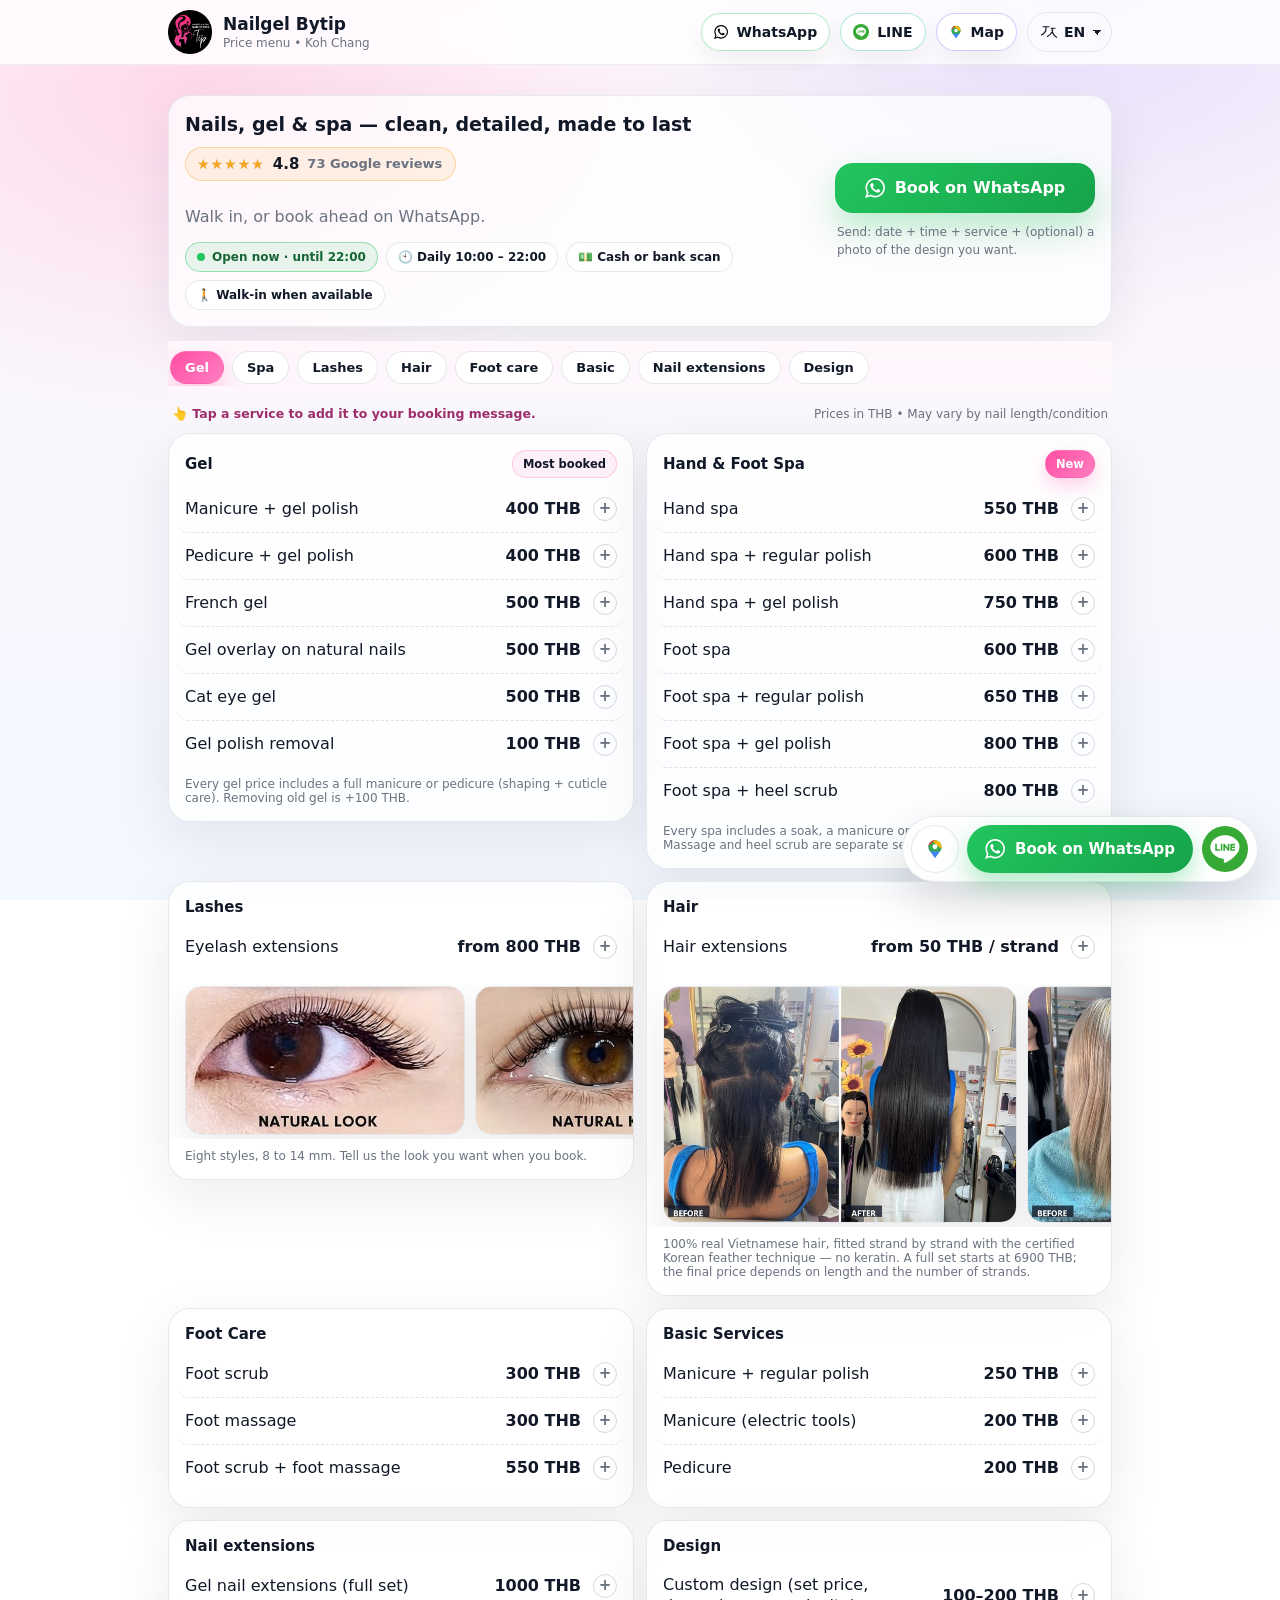
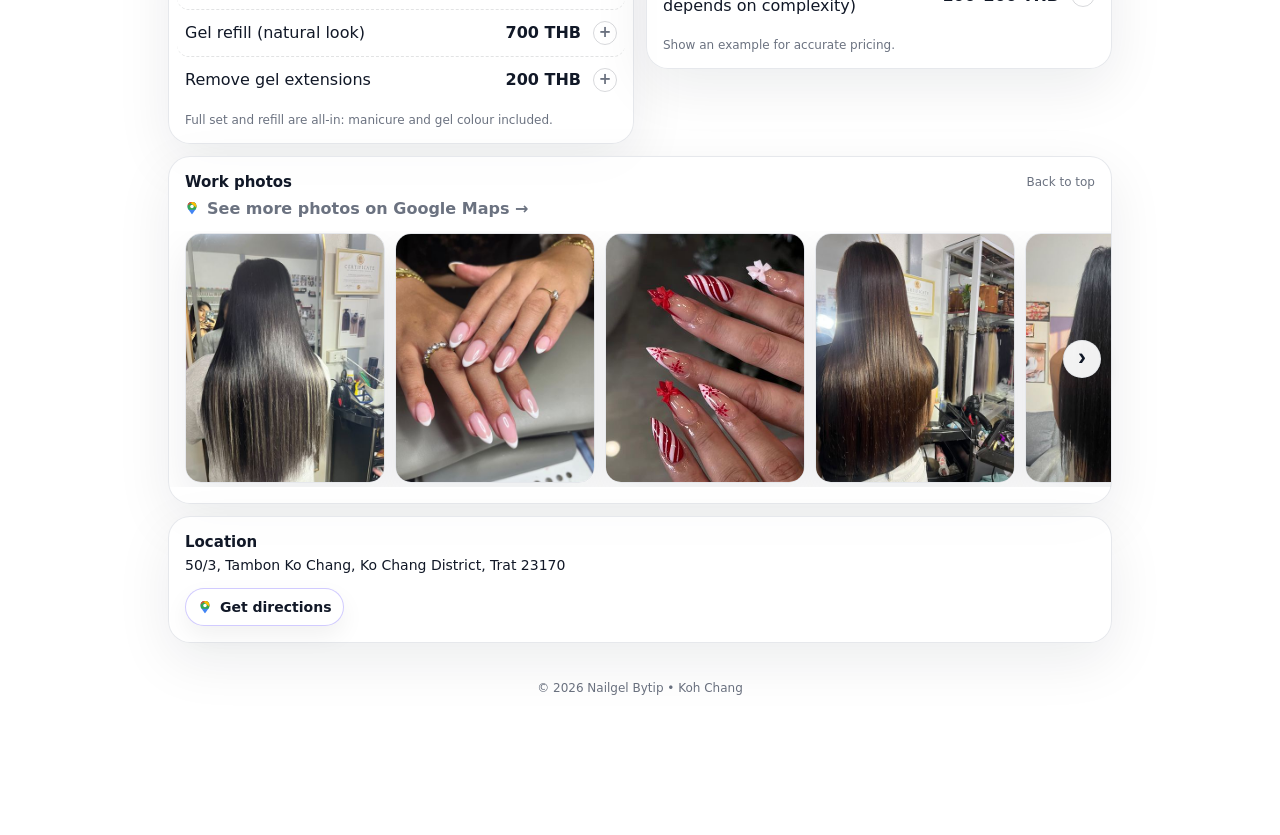
==== index.html @ 99c9c466 "Say the gel refill is all-in too Co-Authored-By: Claude Opus 5.5 <noreply@anthropic.com>" ====
<!doctype html>
<html lang="en">
<head>
  <meta charset="utf-8" />
  <meta name="viewport" content="width=device-width, initial-scale=1, viewport-fit=cover" />
  <title>Nailgel Bytip — Price Menu • Koh Chang</title>
  <meta name="description" content="Nailgel Bytip — nail studio in Koh Chang. Gel, extensions, hand &amp; foot spa. Full price menu in THB. Book on WhatsApp." />
  <meta name="theme-color" content="#ff4fa3" />

  <link rel="icon" href="assets/logo.png" />
  <link rel="apple-touch-icon" href="assets/logo.png" />

  <!-- Link preview (WhatsApp / Facebook / LINE / Google) -->
  <meta property="og:type" content="website" />
  <meta property="og:site_name" content="Nailgel Bytip" />
  <meta property="og:title" content="Nailgel Bytip — Price Menu" />
  <meta property="og:description" content="Gel, extensions, hand &amp; foot spa in Koh Chang. See all prices and book on WhatsApp." />
  <meta property="og:url" content="https://nailbytip.github.io/Price/" />
  <meta property="og:image" content="https://nailbytip.github.io/Price/assets/logo.png" />
  <meta property="og:image:width" content="567" />
  <meta property="og:image:height" content="568" />
  <meta name="twitter:card" content="summary" />

  <link rel="stylesheet" href="style.css" />

  <!-- Tells Google what this business is: type, area, hours, price range.
       Deliberately no aggregateRating: Google forbids self-serving review
       markup for a LocalBusiness on its own site. The 4.8/73 shown on the
       page is fine as visible content, it just must not be claimed here. -->
  <script type="application/ld+json">
  {
    "@context": "https://schema.org",
    "@type": "NailSalon",
    "name": "Nailgel Bytip",
    "url": "https://nailbytip.github.io/Price/",
    "image": "https://nailbytip.github.io/Price/assets/logo.png",
    "telephone": "+66917027652",
    "address": {
      "@type": "PostalAddress",
      "streetAddress": "50/3, Tambon Ko Chang",
      "addressLocality": "Ko Chang District",
      "addressRegion": "Trat",
      "postalCode": "23170",
      "addressCountry": "TH"
    },
    "hasMap": "https://maps.app.goo.gl/HysXzGgtAHdnfyDB9",
    "priceRange": "100-1000 THB",
    "currenciesAccepted": "THB",
    "paymentAccepted": "Cash, Bank transfer",
    "availableLanguage": ["en", "th", "ru"],
    "openingHoursSpecification": [{
      "@type": "OpeningHoursSpecification",
      "dayOfWeek": ["Monday","Tuesday","Wednesday","Thursday","Friday","Saturday","Sunday"],
      "opens": "10:00",
      "closes": "22:00"
    }]
  }
  </script>

  <!-- Reveal animations only exist when JS is alive: without this the page
       would stay blank if script.js is slow or blocked. -->
  <script>document.documentElement.classList.add("js");</script>

  <script data-goatcounter="https://nailbytip.goatcounter.com/count"
          async src="//gc.zgo.at/count.js"></script>
</head>

<body id="top">
  <header class="topbar" id="topbar">
    <div class="wrap header">
      <a class="brand" href="#top">
        <span class="mark mark-logo">
          <!-- small copy for the header; assets/logo.png stays the link-preview + iOS icon -->
          <img src="assets/logo-144.png" alt="" width="44" height="44">
        </span>
        <span class="brand-txt">
          <h1>Nailgel Bytip</h1>
          <span class="sub" data-en="Price menu • Koh Chang" data-th="เมนูราคา • เกาะช้าง" data-ru="Прайс-лист • Ко Чанг">Price menu • Koh Chang</span>
        </span>
      </a>

      <div class="cta">
        <a class="btn btn-wa desk-only" id="waTop" href="#" target="_blank" rel="noreferrer">
          <img class="ico-img" src="assets/whatsapp.svg" alt="">
          <span>WhatsApp</span>
        </a>

        <a class="btn btn-line desk-only js-line" id="lineTop" href="#" target="_blank" rel="noreferrer" aria-label="LINE">
          <img class="ico-img" src="assets/line.svg" alt="">
          <span>LINE</span>
        </a>

        <a class="btn btn-map desk-only" href="https://maps.app.goo.gl/HysXzGgtAHdnfyDB9" target="_blank" rel="noreferrer">
          <img class="ico-img" src="assets/gmaps.svg" alt="">
          <span data-en="Map" data-th="แผนที่" data-ru="Карта">Map</span>
        </a>

        <div class="btn btn-ghost lang">
          <span class="ico" aria-hidden="true">
            <svg viewBox="0 0 24 24" width="18" height="18" fill="none">
              <path d="M4 5h8M8 5v2c0 4-2 7-6 9" stroke="currentColor" stroke-width="1.6" stroke-linecap="round"/>
              <path d="M10 18c3-1.6 5.5-4.2 7-8m-2-3h5M16 7c0 6 2.7 10 6 12" stroke="currentColor" stroke-width="1.6" stroke-linecap="round"/>
            </svg>
          </span>
          <select id="langSel" aria-label="Language / ภาษา / Язык">
            <option value="en">EN</option>
            <option value="th">ไทย</option>
            <option value="ru">RU</option>
          </select>
        </div>
      </div>
    </div>
  </header>

  <main class="wrap page">
    <section class="hero reveal">
      <div class="hero-card">
        <div class="hero-left">
          <h2 data-en="Nails, gel &amp; spa — clean, detailed, made to last"
              data-th="ทำเล็บ เจล และสปา — สวย เนี้ยบ ทน" data-ru="Ногти, гель и спа — аккуратно и надолго">Nails, gel &amp; spa — clean, detailed, made to last</h2>

          <a class="rating" href="https://maps.app.goo.gl/HysXzGgtAHdnfyDB9" target="_blank" rel="noreferrer">
            <span class="stars" aria-hidden="true">★★★★★</span>
            <strong>4.8</strong>
            <span class="rating-count" data-en="73 Google reviews" data-th="73 รีวิวบน Google" data-ru="73 отзыва на Google">73 Google reviews</span>
          </a>

          <p class="muted"
             data-en="Walk in, or book ahead on WhatsApp."
             data-th="เดินเข้ามาได้เลย หรือจองล่วงหน้าทาง WhatsApp" data-ru="Заходите без записи или забронируйте в WhatsApp.">Walk in, or book ahead on WhatsApp.</p>

          <div class="chips">
            <!-- filled by script.js with the live open/closed status (Bangkok time) -->
            <span class="chip chip-status" id="statusChip" hidden></span>
            <span class="chip" data-en="🕙 Daily 10:00 – 22:00" data-th="🕙 ทุกวัน 10:00 – 22:00" data-ru="🕙 Ежедневно 10:00 – 22:00">🕙 Daily 10:00 – 22:00</span>
            <span class="chip" data-en="💵 Cash or bank scan" data-th="💵 เงินสดหรือสแกนโอน" data-ru="💵 Наличные или QR-перевод">💵 Cash or bank scan</span>
            <span class="chip" data-en="🚶 Walk-in when available" data-th="🚶 รับ walk-in ถ้าว่าง" data-ru="🚶 Без записи, если есть место">🚶 Walk-in when available</span>
          </div>
        </div>

        <div class="hero-right">
          <a class="bigBook" id="waHero" href="#" target="_blank" rel="noreferrer">
            <img class="ico-img ico-lg" src="assets/whatsapp.svg" alt="">
            <span class="bigBookTitle" data-en="Book on WhatsApp" data-th="จองผ่าน WhatsApp" data-ru="Записаться">Book on WhatsApp</span>
          </a>

          <div class="miniNote"
               data-en="Send: date + time + service + (optional) a photo of the design you want."
               data-th="ส่ง: วัน + เวลา + บริการ + (ถ้ามี) รูปตัวอย่างลาย" data-ru="Напишите: дата + время + услуга + (по желанию) фото дизайна.">
            Send: date + time + service + (optional) a photo of the design you want.
          </div>
        </div>
      </div>
    </section>

    <nav class="catnav" id="catnav" aria-label="Menu categories">
      <div class="catnav-inner">
        <a class="pill" href="#cat-gel"    data-en="Gel"             data-th="เจล" data-ru="Гель">Gel</a>
        <a class="pill" href="#cat-spa"    data-en="Spa"             data-th="สปา" data-ru="Спа">Spa</a>
        <a class="pill" href="#cat-lash"   data-en="Lashes"          data-th="ขนตา" data-ru="Ресницы">Lashes</a>
        <a class="pill" href="#cat-hair"   data-en="Hair"            data-th="ต่อผม" data-ru="Волосы">Hair</a>
        <a class="pill" href="#cat-foot"   data-en="Foot care"       data-th="ดูแลเท้า" data-ru="Уход за ногами">Foot care</a>
        <a class="pill" href="#cat-basic"  data-en="Basic"           data-th="พื้นฐาน" data-ru="Базовые">Basic</a>
        <a class="pill" href="#cat-ext"    data-en="Nail extensions" data-th="ต่อเล็บ" data-ru="Наращивание ногтей">Nail extensions</a>
        <a class="pill" href="#cat-design" data-en="Design"          data-th="ลายเล็บ" data-ru="Дизайн">Design</a>
      </div>
    </nav>

    <div class="menu-meta">
      <p class="menu-hint"
         data-en="👆 Tap a service to add it to your booking message."
         data-th="👆 แตะที่บริการเพื่อเพิ่มลงในข้อความจอง" data-ru="👆 Нажмите на услугу — она добавится в сообщение.">
        👆 Tap a service to add it to your booking message.
      </p>
      <p class="tiny"
         data-en="Prices in THB • May vary by nail length/condition"
         data-th="ราคาหน่วยบาท • อาจเปลี่ยนตามความยาว/สภาพเล็บ" data-ru="Цены в батах • Зависят от длины и состояния ногтей">
        Prices in THB • May vary by nail length/condition
      </p>
    </div>

    <section class="grid">
      <article class="card reveal" id="cat-gel" data-cat="gel">
        <div class="card-head">
          <h3 data-en="Gel" data-th="เจล" data-ru="Гель">Gel</h3>
          <span class="badge" data-en="Most booked" data-th="คนจองบ่อย" data-ru="Чаще всего выбирают">Most booked</span>
        </div>
        <button class="row" type="button" aria-pressed="false">
          <span class="row-name" data-en="Manicure + gel polish" data-th="ทำเล็บมือ + เจล" data-ru="Маникюр + гель-лак">Manicure + gel polish</span>
          <span class="row-price">400 THB</span>
        </button>
        <button class="row" type="button" aria-pressed="false">
          <span class="row-name" data-en="Pedicure + gel polish" data-th="ทำเล็บเท้า + เจล" data-ru="Педикюр + гель-лак">Pedicure + gel polish</span>
          <span class="row-price">400 THB</span>
        </button>
        <button class="row" type="button" aria-pressed="false">
          <span class="row-name" data-en="French gel" data-th="เฟรนช์เจล" data-ru="Френч гель-лаком">French gel</span>
          <span class="row-price">500 THB</span>
        </button>
        <button class="row" type="button" aria-pressed="false">
          <span class="row-name" data-en="Gel overlay on natural nails" data-th="เล็บเจลเสริมหน้าเล็บ" data-ru="Укрепление своих ногтей гелем">Gel overlay on natural nails</span>
          <span class="row-price">500 THB</span>
        </button>
        <button class="row" type="button" aria-pressed="false">
          <span class="row-name" data-en="Cat eye gel" data-th="เจลแคทอาย" data-ru="Гель «кошачий глаз»">Cat eye gel</span>
          <span class="row-price">500 THB</span>
        </button>
        <button class="row" type="button" aria-pressed="false">
          <span class="row-name" data-en="Gel polish removal" data-th="ถอดเจล" data-ru="Снятие гель-лака">Gel polish removal</span>
          <span class="row-price">100 THB</span>
        </button>
        <p class="note"
           data-en="Every gel price includes a full manicure or pedicure (shaping + cuticle care). Removing old gel is +100 THB."
           data-th="ราคาเจลทุกแบบรวมทำเล็บมือหรือเล็บเท้าแล้ว (ตะไบทรง + ดูแลหนัง) · ถอดเจลเก่าคิดเพิ่ม 100 THB"
           data-ru="В каждую услугу с гелем входит маникюр или педикюр (форма + кутикула). Снятие старого геля — +100 THB.">
          Every gel price includes a full manicure or pedicure (shaping + cuticle care). Removing old gel is +100 THB.
        </p>
      </article>

      <article class="card reveal" id="cat-spa" data-cat="spa">
        <div class="card-head">
          <h3 data-en="Hand &amp; Foot Spa" data-th="สปามือและเท้า" data-ru="Спа для рук и ног">Hand &amp; Foot Spa</h3>
          <span class="badge badge-new" data-en="New" data-th="ใหม่" data-ru="Новинка">New</span>
        </div>
        <button class="row" type="button" aria-pressed="false">
          <span class="row-name" data-en="Hand spa" data-th="สปามือ" data-ru="Спа для рук">Hand spa</span>
          <span class="row-price">550 THB</span>
        </button>
        <button class="row" type="button" aria-pressed="false">
          <span class="row-name" data-en="Hand spa + regular polish" data-th="สปามือ + ทาสีธรรมดา" data-ru="Спа для рук + обычный лак">Hand spa + regular polish</span>
          <span class="row-price">600 THB</span>
        </button>
        <button class="row" type="button" aria-pressed="false">
          <span class="row-name" data-en="Hand spa + gel polish" data-th="สปามือ + ทาสีเจล" data-ru="Спа для рук + гель-лак">Hand spa + gel polish</span>
          <span class="row-price">750 THB</span>
        </button>
        <button class="row" type="button" aria-pressed="false">
          <span class="row-name" data-en="Foot spa" data-th="สปาเท้า" data-ru="Спа для ног">Foot spa</span>
          <span class="row-price">600 THB</span>
        </button>
        <button class="row" type="button" aria-pressed="false">
          <span class="row-name" data-en="Foot spa + regular polish" data-th="สปาเท้า + ทาสีธรรมดา" data-ru="Спа для ног + обычный лак">Foot spa + regular polish</span>
          <span class="row-price">650 THB</span>
        </button>
        <button class="row" type="button" aria-pressed="false">
          <span class="row-name" data-en="Foot spa + gel polish" data-th="สปาเท้า + ทาสีเจล" data-ru="Спа для ног + гель-лак">Foot spa + gel polish</span>
          <span class="row-price">800 THB</span>
        </button>
        <button class="row" type="button" aria-pressed="false">
          <span class="row-name" data-en="Foot spa + heel scrub" data-th="สปาเท้า + ขัดส้น" data-ru="Спа для ног + скраб пяток">Foot spa + heel scrub</span>
          <span class="row-price">800 THB</span>
        </button>
        <p class="note"
           data-en="Every spa includes a soak, a manicure or pedicure, and a scrub. Massage and heel scrub are separate services."
           data-th="สปาทุกแบบรวมการแช่ ทำเล็บ และขัดผิว · นวดและขัดส้นคิดแยก" data-ru="В каждое спа входят ванночка, маникюр или педикюр и скраб. Массаж и скраб пяток — отдельно.">
          Every spa includes a soak, a manicure or pedicure, and a scrub. Massage and heel scrub are separate services.
        </p>
      </article>

      <article class="card reveal" id="cat-lash" data-cat="lash">
        <div class="card-head">
          <h3 data-en="Lashes" data-th="ขนตา" data-ru="Ресницы">Lashes</h3>
        </div>
        <button class="row" type="button" aria-pressed="false">
          <span class="row-name" data-en="Eyelash extensions" data-th="ต่อขนตา" data-ru="Наращивание ресниц">Eyelash extensions</span>
          <span class="row-price" data-en="from 800 THB" data-th="เริ่มต้น 800 THB" data-ru="от 800 THB">from 800 THB</span>
        </button>
        <!-- the eight looks, sliced out of the studio's style chart; every tile
             opens the full chart. Names stay in English in all three languages:
             that is how the trade names them and how customers ask for them. -->
        <div class="minigal minigal-lash" id="lashStyles">
          <button class="shot" type="button" data-full="photos/lash/styles.jpg">
            <img loading="lazy" decoding="async" width="472" height="250" src="photos/lash/1.jpg" alt="Natural Look lash style"></button>
          <button class="shot" type="button" data-full="photos/lash/styles.jpg">
            <img loading="lazy" decoding="async" width="472" height="250" src="photos/lash/2.jpg" alt="Natural K Vol lash style"></button>
          <button class="shot" type="button" data-full="photos/lash/styles.jpg">
            <img loading="lazy" decoding="async" width="472" height="250" src="photos/lash/3.jpg" alt="Sweet Look lash style"></button>
          <button class="shot" type="button" data-full="photos/lash/styles.jpg">
            <img loading="lazy" decoding="async" width="472" height="250" src="photos/lash/4.jpg" alt="Volume Lite lash style"></button>
          <button class="shot" type="button" data-full="photos/lash/styles.jpg">
            <img loading="lazy" decoding="async" width="472" height="250" src="photos/lash/5.jpg" alt="Sexy Look lash style"></button>
          <button class="shot" type="button" data-full="photos/lash/styles.jpg">
            <img loading="lazy" decoding="async" width="472" height="250" src="photos/lash/6.jpg" alt="Signature K Vol lash style"></button>
          <button class="shot" type="button" data-full="photos/lash/styles.jpg">
            <img loading="lazy" decoding="async" width="472" height="250" src="photos/lash/7.jpg" alt="Pure Silk Flutter lash style"></button>
          <button class="shot" type="button" data-full="photos/lash/styles.jpg">
            <img loading="lazy" decoding="async" width="472" height="250" src="photos/lash/8.jpg" alt="V-Vibes lash style"></button>
        </div>
        <p class="note"
           data-en="Eight styles, 8 to 14 mm. Tell us the look you want when you book."
           data-th="8 สไตล์ ความยาว 8–14 มม. แจ้งสไตล์ที่ต้องการตอนจอง"
           data-ru="Восемь стилей, длина 8–14 мм. Скажите при записи, какой хотите.">
          Eight styles, 8 to 14 mm. Tell us the look you want when you book.
        </p>
      </article>

      <article class="card reveal" id="cat-hair" data-cat="hair">
        <div class="card-head">
          <h3 data-en="Hair" data-th="ต่อผม" data-ru="Волосы">Hair</h3>
        </div>
        <button class="row" type="button" aria-pressed="false">
          <span class="row-name" data-en="Hair extensions" data-th="ต่อผม" data-ru="Наращивание волос">Hair extensions</span>
          <span class="row-price" data-en="from 50 THB / strand" data-th="เริ่มต้น 50 THB / ช่อ" data-ru="от 50 THB / прядь">from 50 THB / strand</span>
        </button>
        <!-- the before/after pair is the whole argument for a 6900 THB set,
             so it sits next to the price, not down in the gallery -->
        <div class="minigal" id="hairBA">
          <button class="shot shot-wide" type="button" data-full="photos/ba/1.jpg">
            <img loading="lazy" decoding="async" width="700" height="464"
                 src="photos/ba/thumb-1.jpg" alt="Hair extensions before and after">
          </button>
          <button class="shot shot-wide" type="button" data-full="photos/ba/3.jpg">
            <img loading="lazy" decoding="async" width="700" height="464"
                 src="photos/ba/thumb-3.jpg" alt="Hair extensions before and after, blonde">
          </button>
          <button class="shot shot-wide" type="button" data-full="photos/ba/2.jpg">
            <img loading="lazy" decoding="async" width="700" height="464"
                 src="photos/ba/thumb-2.jpg" alt="Hair extensions before and after">
          </button>
        </div>

        <p class="note"
           data-en="100% real Vietnamese hair, fitted strand by strand with the certified Korean feather technique — no keratin. A full set starts at 6900 THB; the final price depends on length and the number of strands."
           data-th="ผมจริงเวียดนามเกรดพรีเมียม ต่อทีละช่อด้วยเทคนิค Korean feather ที่ผ่านการอบรม — ไม่ใช้คีราติน · ต่อเต็มหัวเริ่มต้น 6900 THB ราคาขึ้นอยู่กับความยาวและจำนวนช่อ"
           data-ru="Натуральные вьетнамские волосы высшего качества, крепление прядь за прядью по сертифицированной технике Korean feather — без кератина. Полное наращивание от 6900 THB; итоговая цена зависит от длины и числа прядей.">
          100% real Vietnamese hair, fitted strand by strand with the certified Korean feather technique — no keratin. A full set starts at 6900 THB; the final price depends on length and the number of strands.
        </p>
      </article>

      <article class="card reveal" id="cat-foot" data-cat="foot">
        <div class="card-head"><h3 data-en="Foot Care" data-th="ดูแลเท้า" data-ru="Уход за ногами">Foot Care</h3></div>
        <button class="row" type="button" aria-pressed="false">
          <span class="row-name" data-en="Foot scrub" data-th="สครับเท้า" data-ru="Скраб для ног">Foot scrub</span>
          <span class="row-price">300 THB</span>
        </button>
        <button class="row" type="button" aria-pressed="false">
          <span class="row-name" data-en="Foot massage" data-th="นวดเท้า" data-ru="Массаж ног">Foot massage</span>
          <span class="row-price">300 THB</span>
        </button>
        <button class="row" type="button" aria-pressed="false">
          <span class="row-name" data-en="Foot scrub + foot massage" data-th="สครับ + นวดเท้า" data-ru="Скраб + массаж ног">Foot scrub + foot massage</span>
          <span class="row-price">550 THB</span>
        </button>
      </article>

      <article class="card reveal" id="cat-basic" data-cat="basic">
        <div class="card-head"><h3 data-en="Basic Services" data-th="บริการพื้นฐาน" data-ru="Базовые услуги">Basic Services</h3></div>
        <button class="row" type="button" aria-pressed="false">
          <span class="row-name" data-en="Manicure + regular polish" data-th="ทำเล็บมือ + ทาสีธรรมดา" data-ru="Маникюр + обычный лак">Manicure + regular polish</span>
          <span class="row-price">250 THB</span>
        </button>
        <button class="row" type="button" aria-pressed="false">
          <span class="row-name" data-en="Manicure (electric tools)" data-th="ทำเล็บมือ (เครื่องไฟฟ้า)" data-ru="Маникюр (аппаратный)">Manicure (electric tools)</span>
          <span class="row-price">200 THB</span>
        </button>
        <button class="row" type="button" aria-pressed="false">
          <span class="row-name" data-en="Pedicure" data-th="ทำเล็บเท้า" data-ru="Педикюр">Pedicure</span>
          <span class="row-price">200 THB</span>
        </button>
      </article>

      <article class="card reveal" id="cat-ext" data-cat="ext">
        <div class="card-head"><h3 data-en="Nail extensions" data-th="ต่อเล็บ" data-ru="Наращивание ногтей">Nail extensions</h3></div>
        <button class="row" type="button" aria-pressed="false">
          <span class="row-name" data-en="Gel nail extensions (full set)" data-th="ต่อเล็บเจล (ทั้งชุด)" data-ru="Наращивание гелем (полный набор)">Gel nail extensions (full set)</span>
          <span class="row-price">1000 THB</span>
        </button>
        <button class="row" type="button" aria-pressed="false">
          <span class="row-name" data-en="Gel refill (natural look)" data-th="เติมโคนเจล (ลุคธรรมชาติ)" data-ru="Коррекция геля (натуральный вид)">Gel refill (natural look)</span>
          <span class="row-price">700 THB</span>
        </button>
        <button class="row" type="button" aria-pressed="false">
          <span class="row-name" data-en="Remove gel extensions" data-th="ถอดเล็บต่อ" data-ru="Снятие наращённых ногтей">Remove gel extensions</span>
          <span class="row-price">200 THB</span>
        </button>
        <p class="note"
           data-en="Full set and refill are all-in: manicure and gel colour included."
           data-th="ต่อเล็บทั้งชุดและเติมโคนรวมทุกอย่างแล้ว: ทำเล็บมือและสีเจล"
           data-ru="Полный набор и коррекция — всё включено: маникюр и цвет гель-лака.">
          Full set and refill are all-in: manicure and gel colour included.
        </p>
      </article>

      <article class="card reveal" id="cat-design" data-cat="design">
        <div class="card-head"><h3 data-en="Design" data-th="ลายเล็บ" data-ru="Дизайн">Design</h3></div>
        <button class="row" type="button" aria-pressed="false">
          <span class="row-name"
                data-en="Custom design (set price, depends on complexity)"
                data-th="ลายตามแบบ (คิดเป็นชุด ขึ้นอยู่กับความยาก)" data-ru="Дизайн на заказ (цена за набор, зависит от сложности)">Custom design (set price, depends on complexity)</span>
          <span class="row-price">100–200 THB</span>
        </button>
        <p class="note"
           data-en="Show an example for accurate pricing."
           data-th="กรุณาโชว์ตัวอย่างเพื่อประเมินราคา" data-ru="Покажите пример — назовём точную цену.">
          Show an example for accurate pricing.
        </p>
      </article>
    </section>

    <section class="card reveal photos" id="photos">
      <div class="card-head">
        <h3 data-en="Work photos" data-th="ผลงาน" data-ru="Наши работы">Work photos</h3>
        <a class="link" href="#top" data-en="Back to top" data-th="กลับขึ้นบน" data-ru="Наверх">Back to top</a>
      </div>

      <p class="muted insta-line">
        <a class="insta-link" href="https://maps.app.goo.gl/HysXzGgtAHdnfyDB9" target="_blank" rel="noreferrer">
          <img class="ico-img" src="assets/gmaps.svg" alt="">
          <span data-en="See more photos on Google Maps →"
                data-th="ดูรูปเพิ่มเติมบน Google Maps →" data-ru="Больше фото на Google Maps →">See more photos on Google Maps →</span>
        </a>
      </p>

      <div class="gallery-wrap">
        <button class="gnav prev" id="galPrev" type="button" aria-label="Scroll photos left">‹</button>
        <div class="gallery" id="gallery"></div>
        <button class="gnav next" id="galNext" type="button" aria-label="Scroll photos right">›</button>
      </div>
    </section>

    <section class="card reveal" id="map">
      <h3 data-en="Location" data-th="ที่ตั้ง" data-ru="Как нас найти">Location</h3>
      <p class="addr"
         data-en="50/3, Tambon Ko Chang, Ko Chang District, Trat 23170"
         data-th="50/3 ตำบลเกาะช้าง อำเภอเกาะช้าง จังหวัดตราด 23170"
         data-ru="50/3, Tambon Ko Chang, Ko Chang District, Trat 23170">50/3, Tambon Ko Chang, Ko Chang District, Trat 23170</p>
      <a class="btn btn-map" href="https://maps.app.goo.gl/HysXzGgtAHdnfyDB9" target="_blank" rel="noreferrer">
        <img class="ico-img" src="assets/gmaps.svg" alt="">
        <span data-en="Get directions" data-th="นำทาง" data-ru="Построить маршрут">Get directions</span>
      </a>
    </section>

    <footer class="footer">
      <p>© <span id="year"></span> Nailgel Bytip • Koh Chang</p>
    </footer>
  </main>

  <!-- Sticky booking bar -->
  <div class="bookbar" id="bookbar">
    <div class="wrap bookbar-wrap">
      <div class="selstrip" id="selstrip" hidden>
        <span class="selcount" id="selCount"></span>
        <button class="linkbtn" id="clearSel" type="button" data-en="Clear" data-th="ล้าง" data-ru="Очистить">Clear</button>
      </div>
      <div class="bookbar-inner">
        <a class="bb-icon" href="https://maps.app.goo.gl/HysXzGgtAHdnfyDB9" target="_blank" rel="noreferrer" aria-label="Map">
          <img class="ico-lg" src="assets/gmaps.svg" alt="">
        </a>

        <a class="bb-main" id="waBar" href="#" target="_blank" rel="noreferrer">
          <img class="ico-img ico-lg" src="assets/whatsapp.svg" alt="">
          <span id="waBarLabel" data-en="Book on WhatsApp" data-th="จองผ่าน WhatsApp" data-ru="Записаться">Book on WhatsApp</span>
        </a>

        <a class="bb-icon js-line" id="lineBar" href="#" target="_blank" rel="noreferrer" aria-label="LINE">
          <img class="ico-line" src="assets/line.svg" alt="">
        </a>
      </div>
    </div>
  </div>

  <div class="lightbox" id="lightbox" aria-hidden="true">
    <div class="lightbox-inner" role="dialog" aria-modal="true">
      <img class="lightbox-img" id="lightboxImg" alt="Nailgel Bytip work photo">
      <button class="lightbox-close" id="lightboxClose" type="button" aria-label="Close">✕</button>
      <button class="lightbox-nav prev" id="lightboxPrev" type="button" aria-label="Previous photo">‹</button>
      <button class="lightbox-nav next" id="lightboxNext" type="button" aria-label="Next photo">›</button>
      <span class="lightbox-count" id="lightboxCount"></span>
    </div>
  </div>

  <script src="script.js"></script>
</body>
</html>
---- style.css ----
:root{
  --bg1:#fff7fb;
  --bg2:#f3f7ff;
  --text:#111827;
  --muted:#6b7280;
  --line:#e5e7eb;
  --shadow: 0 18px 55px rgba(17,24,39,.08);
  --radius: 22px;

  --pink:#ff4fa3;
  --pink-deep:#9d2f6b;
  --lav:#7c6cff;
  --mint:#18b7a3;

  /* measured by script.js */
  --topbar-h: 64px;
  --stick-h: 112px;
}

*{box-sizing:border-box}
html,body{margin:0; padding:0}
html{scroll-behavior:smooth}

body{
  font-family: ui-sans-serif, system-ui, -apple-system, Segoe UI, Roboto, Arial, sans-serif;
  color:var(--text);
  background:
    radial-gradient(900px 600px at 15% 10%, rgba(255,79,163,.18), transparent 55%),
    radial-gradient(900px 600px at 85% 0%, rgba(124,108,255,.18), transparent 55%),
    linear-gradient(180deg, var(--bg1), var(--bg2));
  background-attachment: fixed;
  min-height:100vh;
  padding-bottom: 104px;           /* room for the sticky booking bar */
}

.wrap{max-width:980px; margin:0 auto; padding:18px}
a{color:inherit}

main.wrap.page{
  display:flex;
  flex-direction:column;
  gap:12px;
}

/* ===================== Top bar ===================== */
.topbar{
  position:sticky; top:0; z-index:30;
  backdrop-filter:saturate(140%) blur(10px);
  background: rgba(255,255,255,.82);
  border-bottom:1px solid rgba(229,231,235,.7);
}
.topbar .wrap.header{padding-top:10px; padding-bottom:10px}

.header{
  display:flex;
  align-items:center;
  justify-content:space-between;
  gap:12px;
}

.brand{
  display:flex; gap:11px; align-items:center;
  text-decoration:none; min-width:0;
}
.brand-txt{display:flex; flex-direction:column; min-width:0}
.mark{
  width:44px; height:44px; border-radius:16px;
  display:grid; place-items:center;
  background: linear-gradient(135deg, rgba(255,79,163,.22), rgba(124,108,255,.22));
  border:1px solid rgba(229,231,235,.9);
  box-shadow: 0 12px 30px rgba(0,0,0,.06);
  flex:0 0 auto;
}
/* the logo is a circle on a transparent background, so the tinted square
   behind it showed through its corners — the mark carries no chrome of its own */
.mark-logo{
  padding:0;
  background:none;
  border:0;
  box-shadow:none;
}
.mark-logo img{
  width:44px; height:44px;
  object-fit:contain;
  display:block;
}
h1{font-size:17px; margin:0; line-height:1.2; font-weight:900; white-space:nowrap}
.sub{margin:1px 0 0; color:var(--muted); font-size:12px; white-space:nowrap}

.cta{
  display:flex;
  gap:10px;
  align-items:center;
  flex:0 0 auto;
}
.ico svg{display:block}

/* ===================== Buttons ===================== */
.btn{
  appearance:none;
  border:1px solid rgba(229,231,235,.95);
  background:#fff;
  color: var(--text);
  padding:10px 12px;
  border-radius:999px;
  text-decoration:none;
  font-weight:750;
  font-size:14px;
  display:inline-flex;
  gap:8px;
  align-items:center;
  box-shadow: 0 10px 25px rgba(0,0,0,.06);
  transition: transform .18s ease, box-shadow .18s ease, border-color .18s ease;
  cursor:pointer;
}
.btn:hover{transform: translateY(-1px); box-shadow: 0 16px 34px rgba(0,0,0,.08)}
.btn:active{transform: translateY(0)}
.btn:focus-visible{outline: 3px solid rgba(124,108,255,.28); outline-offset:2px}

.btn-ghost{background: transparent; box-shadow:none}
.btn-wa{border-color: rgba(34,197,94,.35)}
.btn-line{border-color: rgba(24,183,163,.35)}
.btn-map{border-color: rgba(124,108,255,.35)}
.lang{gap:6px; padding-right:9px}
.lang select{
  appearance:none;
  -webkit-appearance:none;
  border:0;
  background:transparent;
  font:inherit;
  font-weight:750;
  color:inherit;
  cursor:pointer;
  padding:0 14px 0 0;
  /* chevron drawn in CSS so the native arrow does not break the pill */
  background-image:
    linear-gradient(45deg, transparent 50%, currentColor 50%),
    linear-gradient(135deg, currentColor 50%, transparent 50%);
  background-position: right 4px top 52%, right 0px top 52%;
  background-size: 5px 5px, 5px 5px;
  background-repeat:no-repeat;
}
.lang select:focus-visible{outline:3px solid rgba(124,108,255,.28); outline-offset:3px}

.ico-img{width:14px; height:14px; object-fit:contain; flex-shrink:0}
.ico-lg{width:20px; height:20px}
/* the LINE badge is a full-colour brand mark: give it a bit more room */
.ico-line{width:24px; height:24px; display:block}
.btn-line .ico-img{width:16px; height:16px}

/* ===================== Hero ===================== */
.hero{margin-top:12px}
.hero-card{
  border-radius: var(--radius);
  border: 1px solid rgba(229,231,235,.9);
  background: rgba(255,255,255,.72);
  box-shadow: var(--shadow);
  padding: 16px;
  display:flex;
  gap:14px;
  flex-wrap:wrap;
  align-items:stretch;
}
.hero-left{flex: 1 1 420px}
.hero-right{
  flex: 0 1 260px;
  display:flex;
  flex-direction:column;
  gap:10px;
  justify-content:center;
}

h2{margin:0 0 8px; font-size:19px; line-height:1.3}
.muted{color:var(--muted)}

/* Google rating — the strongest trust signal for someone deciding at the door */
.rating{
  display:inline-flex;
  align-items:center;
  gap:8px;
  margin:2px 0 10px;
  padding:7px 13px 7px 11px;
  border-radius:999px;
  border:1px solid rgba(245,166,35,.38);
  background: rgba(245,166,35,.10);
  text-decoration:none;
  font-size:13px;
  transition: transform .16s ease, box-shadow .16s ease;
}
.rating:hover{transform: translateY(-1px); box-shadow: 0 10px 24px rgba(245,166,35,.22)}
.rating strong{font-size:15px; font-weight:900}
.rating-count{color:var(--muted); font-weight:600}
.stars{
  position:relative;
  display:inline-block;
  color: rgba(17,24,39,.16);
  font-size:14px;
  line-height:1;
  letter-spacing:1px;
}
.stars::before{
  content:"★★★★★";
  position:absolute;
  left:0; top:0;
  width:96%;                /* 4.8 out of 5 */
  overflow:hidden;
  white-space:nowrap;
  color:#f5a623;
}
.chips{display:flex; flex-wrap:wrap; gap:8px; margin-top:12px}
.chip{
  font-size:12px;
  padding:7px 11px;
  border-radius:999px;
  border:1px solid rgba(229,231,235,.95);
  background:#fff;
  font-weight:600;
}
.chip[hidden]{display:none}

/* live open/closed status.
   The dot is drawn in CSS, not an emoji: Segoe renders 🟢 as a shaded sphere
   with a dark rim, and emoji sit off the text baseline — so the indicator
   looked clipped and misaligned, differently on every platform. */
.chip-status{
  display:inline-flex;
  align-items:center;
  gap:7px;
  font-weight:800;
}
.chip-status::before{
  content:"";
  flex:0 0 auto;
  width:8px; height:8px;
  border-radius:50%;
  background: currentColor;
}
.chip-status[data-state="open"]{
  border-color: rgba(34,197,94,.45);
  background: rgba(34,197,94,.10);
  color:#166534;
}
.chip-status[data-state="open"]::before{background:#22c55e}
.chip-status[data-state="soon"]{
  border-color: rgba(245,158,11,.5);
  background: rgba(245,158,11,.13);
  color:#92400e;
}
.chip-status[data-state="soon"]::before{background:#f59e0b}
.chip-status[data-state="closed"]{
  border-color: rgba(239,68,68,.4);
  background: rgba(239,68,68,.09);
  color:#991b1b;
}
.chip-status[data-state="closed"]::before{background:#ef4444}

.bigBook{
  text-decoration:none;
  border-radius: 18px;
  background: linear-gradient(135deg, #22c55e, #16a34a);
  color:#fff;
  padding: 15px 14px;
  box-shadow: 0 16px 34px rgba(34,197,94,.30);
  transition: transform .18s ease, box-shadow .18s ease;
  display:flex;
  align-items:center;
  justify-content:center;
  gap:10px;
}
.bigBook:hover{transform: translateY(-1px); box-shadow: 0 22px 46px rgba(34,197,94,.38)}
.bigBook .ico-img{filter: brightness(0) invert(1)}
.bigBookTitle{font-weight:900; font-size:16px}
.miniNote{font-size:12px; color:var(--muted); padding-left:2px; line-height:1.5}

/* ===================== Sticky category nav ===================== */
.catnav{
  position:sticky;
  top: var(--topbar-h);
  z-index:20;
  margin-top:2px;
  padding:8px 0;
  background: linear-gradient(180deg, rgba(255,247,251,.96), rgba(255,247,251,.72));
  backdrop-filter: saturate(150%) blur(10px);
}
.catnav-inner{
  display:flex;
  gap:8px;
  overflow-x:auto;
  scrollbar-width:none;
  -webkit-overflow-scrolling:touch;
  padding:2px;
}
.catnav-inner::-webkit-scrollbar{display:none}

.pill{
  flex:0 0 auto;
  border-radius:999px;
  border:1px solid rgba(229,231,235,.95);
  padding:8px 14px;
  background:#fff;
  color:var(--text);
  text-decoration:none;
  font-weight:800;
  font-size:13px;
  white-space:nowrap;
  transition: background .2s ease, color .2s ease, border-color .2s ease, box-shadow .2s ease;
}
.pill:hover{border-color: rgba(255,79,163,.4)}
.pill.active{
  border-color: transparent;
  background: linear-gradient(135deg, var(--pink), #ff7ec0);
  color:#fff;
  box-shadow: 0 10px 22px rgba(255,79,163,.30);
}

/* ===================== Menu meta line ===================== */
.menu-meta{
  display:flex;
  flex-wrap:wrap;
  gap:4px 14px;
  align-items:baseline;
  justify-content:space-between;
  padding:0 4px;
}
.menu-hint{margin:0; font-size:12.5px; font-weight:800; color:var(--pink-deep)}
.tiny{font-size:12px; color:var(--muted); margin:0}

/* ===================== Cards ===================== */
.grid{
  display:grid;
  grid-template-columns: repeat(12, 1fr);
  align-items:start;              /* cards keep their own height, no empty stretch */
  gap:12px;
}
.card{
  grid-column: span 12;
  background: rgba(255,255,255,.80);
  border: 1px solid rgba(229,231,235,.95);
  border-radius: var(--radius);
  padding: 16px;
  box-shadow: var(--shadow);
}
.card[data-cat]{scroll-margin-top: calc(var(--stick-h) + 14px)}

@media (min-width: 820px){
  .card[data-cat]{grid-column: span 6}
}

.card-head{
  display:flex;
  justify-content:space-between;
  align-items:center;
  gap:10px;
  margin-bottom: 8px;
}
h3{margin:0; font-size:15px; font-weight:900}

.badge{
  font-size:11.5px;
  font-weight:900;
  padding:6px 10px;
  border-radius:999px;
  border:1px solid rgba(255,79,163,.25);
  background: rgba(255,79,163,.08);
  white-space:nowrap;
}
.badge-new{
  border-color: transparent;
  background: linear-gradient(135deg, var(--pink), #ff7ec0);
  color:#fff;
  box-shadow: 0 8px 18px rgba(255,79,163,.25);
}

/* ---- Selectable price row ---- */
.row{
  appearance:none;
  -webkit-appearance:none;
  width:calc(100% + 16px);
  margin:0 -8px;
  padding:11px 8px;
  display:flex;
  align-items:center;
  gap:12px;
  background:transparent;
  border:0;
  border-bottom:1px dashed rgba(17,24,39,.12);
  border-radius:12px;
  font:inherit;
  color:inherit;
  text-align:left;
  cursor:pointer;
  transition: background .16s ease;
}
.row:last-of-type{border-bottom:none}
.row:hover{background: rgba(17,24,39,.03)}
.row:focus-visible{outline:3px solid rgba(255,79,163,.28); outline-offset:1px}

.row-name{flex:1 1 auto; line-height:1.35}
.row-price{flex:0 0 auto; font-weight:800; white-space:nowrap}

.row::after{
  content:"+";
  flex:0 0 auto;
  width:22px; height:22px;
  border-radius:999px;
  border:1px solid rgba(17,24,39,.16);
  display:grid; place-items:center;
  font-size:15px; font-weight:800; line-height:1;
  color:var(--muted);
  transition: background .16s ease, color .16s ease, border-color .16s ease;
}
.row[aria-pressed="true"]{background: rgba(255,79,163,.09)}
.row[aria-pressed="true"]::after{
  content:"\2713";
  background: var(--pink);
  border-color: var(--pink);
  color:#fff;
}

.note{margin:10px 0 0; font-size:12px; color:var(--muted)}
.addr{margin:4px 0 12px; font-size:14px; line-height:1.5}

/* before/after strip inside a price card — wider tiles, the pair is landscape */
.minigal{
  display:flex;
  gap:10px;
  overflow-x:auto;
  overscroll-behavior-x:contain;
  scroll-snap-type: x proximity;
  scrollbar-width:none;
  margin:14px -16px 0;
  padding:2px 16px 4px;
  scroll-padding-inline:16px;
}
.minigal::-webkit-scrollbar{display:none}
.minigal .shot{width: clamp(250px, 82%, 360px)}
.minigal .shot img{aspect-ratio: 3/2}

/* lash chart tiles are wider than tall and carry their own caption */
.minigal-lash .shot{width: clamp(210px, 66%, 280px)}
.minigal-lash .shot img{aspect-ratio: 472/250}
.link{font-size:12px; color:var(--muted); text-decoration:none}
.link:hover{text-decoration:underline}

/* ===================== Photos (horizontal strip) ===================== */
.gallery-wrap{position:relative; margin-top:12px}

.photos .gallery{
  display:flex;
  gap:10px;
  overflow-x:auto;
  overscroll-behavior-x:contain;
  scroll-snap-type: x proximity;
  -webkit-overflow-scrolling:touch;
  scrollbar-width:none;
  /* bleed to the card edges so the strip reads as "it continues" */
  margin:0 -16px;
  padding:2px 16px 4px;
  /* without this the snap points sit 16px off, so the strip never rests at 0 */
  scroll-padding-inline:16px;
}
.photos .gallery::-webkit-scrollbar{display:none}

.shot{
  flex:0 0 auto;
  width: clamp(150px, 44%, 200px);
  scroll-snap-align: start;
  display:block;
  appearance:none;
  background:transparent;
  padding:0;
  cursor:pointer;
  border-radius: 16px;
  overflow:hidden;
  border:1px solid rgba(229,231,235,.95);
  box-shadow: 0 16px 40px rgba(17,24,39,.08);
  transition: transform .18s ease, box-shadow .18s ease;
}
.shot:hover{transform: translateY(-2px); box-shadow: 0 24px 55px rgba(17,24,39,.10)}
.shot img{
  width:100%;
  height:auto;
  aspect-ratio: 4/5;
  object-fit: cover;
  display:block;
}

/* arrows: pointer devices only — touch users swipe */
.gnav{
  position:absolute;
  top:50%;
  transform: translateY(-50%);
  z-index:2;
  width:38px; height:38px;
  padding:0 0 3px;
  display:none;
  place-items:center;
  border:1px solid rgba(229,231,235,.95);
  border-radius:999px;
  background: rgba(255,255,255,.94);
  color:var(--text);
  font-size:24px; font-weight:900; line-height:1;
  cursor:pointer;
  box-shadow: 0 8px 22px rgba(17,24,39,.16);
}
.gnav.prev{left:-6px}
.gnav.next{right:-6px}
.gnav:hover{border-color: rgba(255,79,163,.45)}
.gnav[disabled]{opacity:0; pointer-events:none}
@media (hover: hover) and (min-width: 820px){
  .gnav{display:grid}
}

.insta-line{margin: 6px 0 10px}
.insta-link{
  display:inline-flex;
  align-items:center;
  gap:8px;
  text-decoration:none;
  font-weight:600;
}
.insta-link:hover{text-decoration:underline}

/* ===================== Sticky booking bar ===================== */
.bookbar{
  position:fixed;
  left:0; right:0; bottom:0;
  z-index:60;
  pointer-events:none;
  padding-bottom: env(safe-area-inset-bottom);
}
.bookbar-wrap{padding:0 18px 12px}

.selstrip{
  pointer-events:auto;
  display:flex;
  align-items:center;
  justify-content:space-between;
  gap:12px;
  max-width:420px;
  margin:0 auto 8px;
  padding:6px 6px 6px 16px;
  border-radius:999px;
  background: rgba(17,24,39,.90);
  color:#fff;
  font-size:13px;
  font-weight:800;
  box-shadow: 0 14px 32px rgba(17,24,39,.25);
}
.selstrip[hidden]{display:none}
.linkbtn{
  appearance:none;
  border:0;
  background: rgba(255,255,255,.18);
  color:#fff;
  font:inherit;
  font-weight:800;
  cursor:pointer;
  padding:6px 13px;
  border-radius:999px;
}
.linkbtn:hover{background: rgba(255,255,255,.28)}

.bookbar-inner{
  pointer-events:auto;
  display:flex;
  gap:8px;
  align-items:center;
  padding:8px;
  border-radius:999px;
  background: rgba(255,255,255,.88);
  backdrop-filter: saturate(160%) blur(14px);
  border:1px solid rgba(229,231,235,.9);
  box-shadow: 0 18px 45px rgba(17,24,39,.16);
}
.bb-main{
  flex:1 1 auto;
  min-height:48px;
  display:flex;
  align-items:center;
  justify-content:center;
  gap:10px;
  text-decoration:none;
  border-radius:999px;
  background: linear-gradient(135deg, #22c55e, #16a34a);
  color:#fff;
  font-weight:900;
  font-size:15px;
  padding:12px 16px;
  box-shadow: 0 10px 24px rgba(34,197,94,.35);
  transition: transform .16s ease;
}
.bb-main:active{transform: scale(.985)}
.bb-main .ico-img{filter: brightness(0) invert(1)}

.bb-icon{
  flex:0 0 auto;
  width:48px; height:48px;
  display:grid;
  place-items:center;
  border-radius:999px;
  border:1px solid rgba(229,231,235,.95);
  background:#fff;
  color:var(--text);
}
.bb-icon:hover{border-color: rgba(124,108,255,.45)}
/* the LINE mark is already a filled green disc — let it be the button itself
   instead of sitting as a circle inside another circle */
.bb-icon.js-line{background:transparent; border-color:transparent; padding:0}
.bb-icon.js-line .ico-line{width:46px; height:46px}

/* ===================== Thank-you / review page ===================== */
body.plain{padding-bottom:28px}          /* no sticky booking bar on that page */
.thanks h2{font-size:22px; margin-bottom:6px}
.bigReview{
  display:flex;
  align-items:center;
  justify-content:center;
  gap:10px;
  margin-top:16px;
  padding:16px 18px;
  border-radius:18px;
  text-decoration:none;
  background: linear-gradient(135deg, var(--pink), #ff7ec0);
  color:#fff;
  font-weight:900;
  font-size:16px;
  box-shadow: 0 16px 34px rgba(255,79,163,.30);
  transition: transform .18s ease, box-shadow .18s ease;
}
.bigReview:hover{transform: translateY(-1px); box-shadow: 0 22px 46px rgba(255,79,163,.38)}
.bigReview:active{transform: translateY(0)}
.bigReview-stars{font-size:15px; letter-spacing:1px; color:#ffe9a8}
.thanks-note{margin-top:10px; text-align:center}
.thanks-actions{display:flex; flex-wrap:wrap; gap:10px; margin-top:12px}

/* ===================== Reveal =====================
   Scoped to .js (set by an inline script in <head>) so the content is
   always visible if JavaScript never runs. */
.js .reveal{
  opacity:0;
  transform: translateY(10px);
  transition: opacity .55s ease, transform .55s ease;
}
.js .reveal.in{opacity:1; transform: translateY(0)}

/* ===================== Footer ===================== */
.footer{
  text-align:center;
  color:var(--muted);
  font-size:12px;
  padding: 14px 0 6px;
}

/* ===================== Lightbox ===================== */
.lightbox{
  position: fixed;
  inset: 0;
  background: rgba(17,24,39,.62);
  backdrop-filter: blur(6px);
  display:none;
  align-items:center;
  justify-content:center;
  padding: 18px;
  z-index: 9999;
}
.lightbox.open{display:flex}
.lightbox-inner{
  position: relative;
  max-width: min(980px, 100%);
  max-height: calc(100vh - 36px);
  border-radius: 18px;
  overflow:hidden;
  border: 1px solid rgba(255,255,255,.18);
  box-shadow: 0 30px 90px rgba(0,0,0,.35);
  background: rgba(255,255,255,.06);
}
/* portrait shots are 1200x1600: cap the height so they never run off screen */
.lightbox-img{
  display:block;
  width:auto; height:auto;
  max-width:100%;
  max-height: calc(100vh - 36px);
  background:#fff;
}
.lightbox-close{
  position:absolute;
  top:10px; right:10px;
  border:none;
  background: rgba(255,255,255,.92);
  width:38px; height:38px;
  border-radius: 999px;
  font-size:18px; font-weight:900;
  cursor:pointer;
}
.lightbox-nav{
  position:absolute;
  top:50%;
  transform: translateY(-50%);
  width:44px; height:44px;
  padding:0 0 4px;
  border:none;
  border-radius:999px;
  background: rgba(255,255,255,.90);
  color:#111827;
  font-size:28px; font-weight:900; line-height:1;
  display:grid; place-items:center;
  cursor:pointer;
  box-shadow: 0 8px 20px rgba(0,0,0,.25);
}
.lightbox-nav.prev{left:10px}
.lightbox-nav.next{right:10px}
.lightbox-count{
  position:absolute;
  bottom:10px; left:50%;
  transform: translateX(-50%);
  background: rgba(17,24,39,.75);
  color:#fff;
  font-size:12px; font-weight:800;
  padding:5px 12px;
  border-radius:999px;
}

/* On desktop the hero already carries the CTA: keep the bar as a small
   floating widget in the corner instead of a full-width band. */
@media (min-width: 821px){
  .bookbar-wrap{max-width:400px; margin-left:auto; margin-right:0; padding:0 22px 18px}
  .selstrip{margin-left:auto; margin-right:0}
}

/* ===================== Mobile ===================== */
@media (max-width: 820px){
  .desk-only{display:none !important}
  .wrap{padding:14px}
  .hero{margin-top:10px}
  .hero-card{padding:14px}
  .hero-right .bigBook{display:none}   /* the sticky bar already carries the CTA */
  .hero-right{flex:1 1 100%}
  h2{font-size:17px}
  .bookbar-wrap{padding:0 14px 10px}
  .menu-meta{gap:2px 10px}
}

@media (max-width: 380px){
  .sub{display:none}
  .lang{min-width:56px}
}

@media (prefers-reduced-motion: reduce){
  html{scroll-behavior:auto}
  .js .reveal{opacity:1; transform:none; transition:none}
  .catnav-inner{scroll-behavior:auto}
}
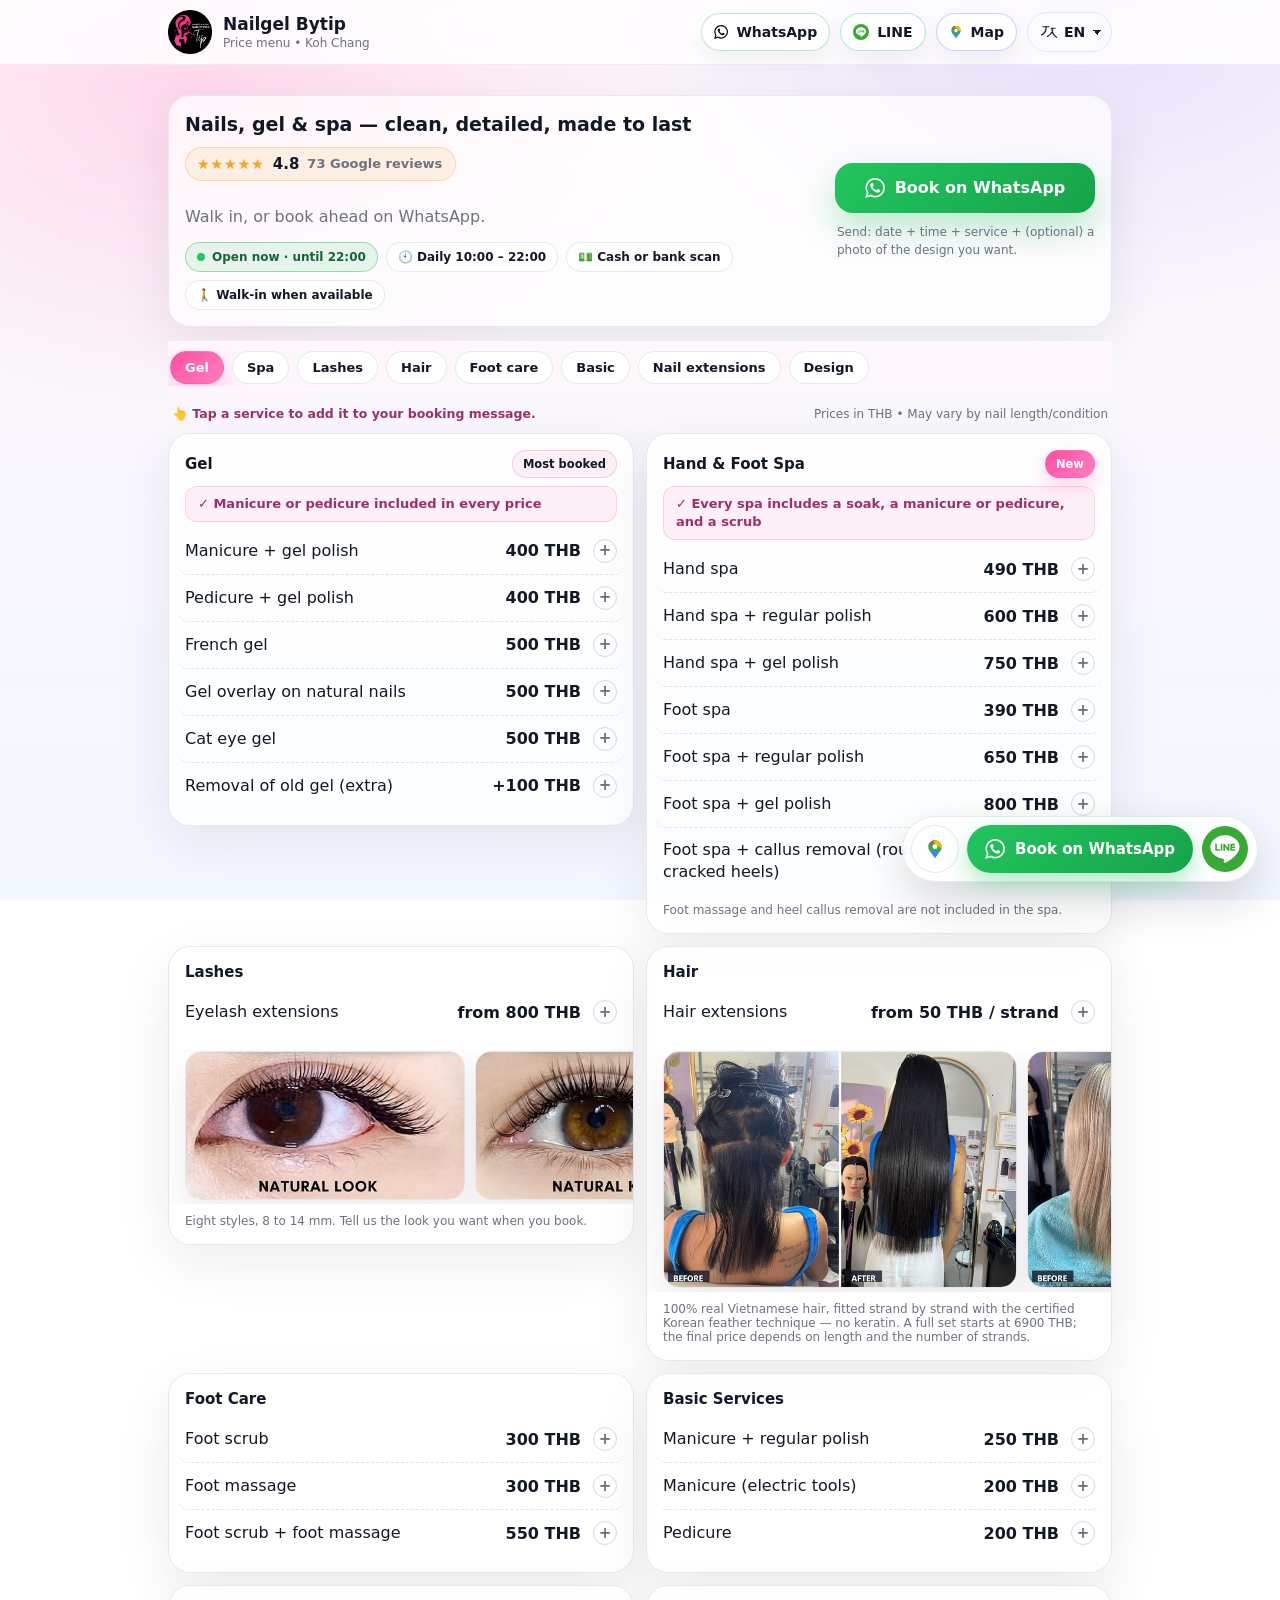
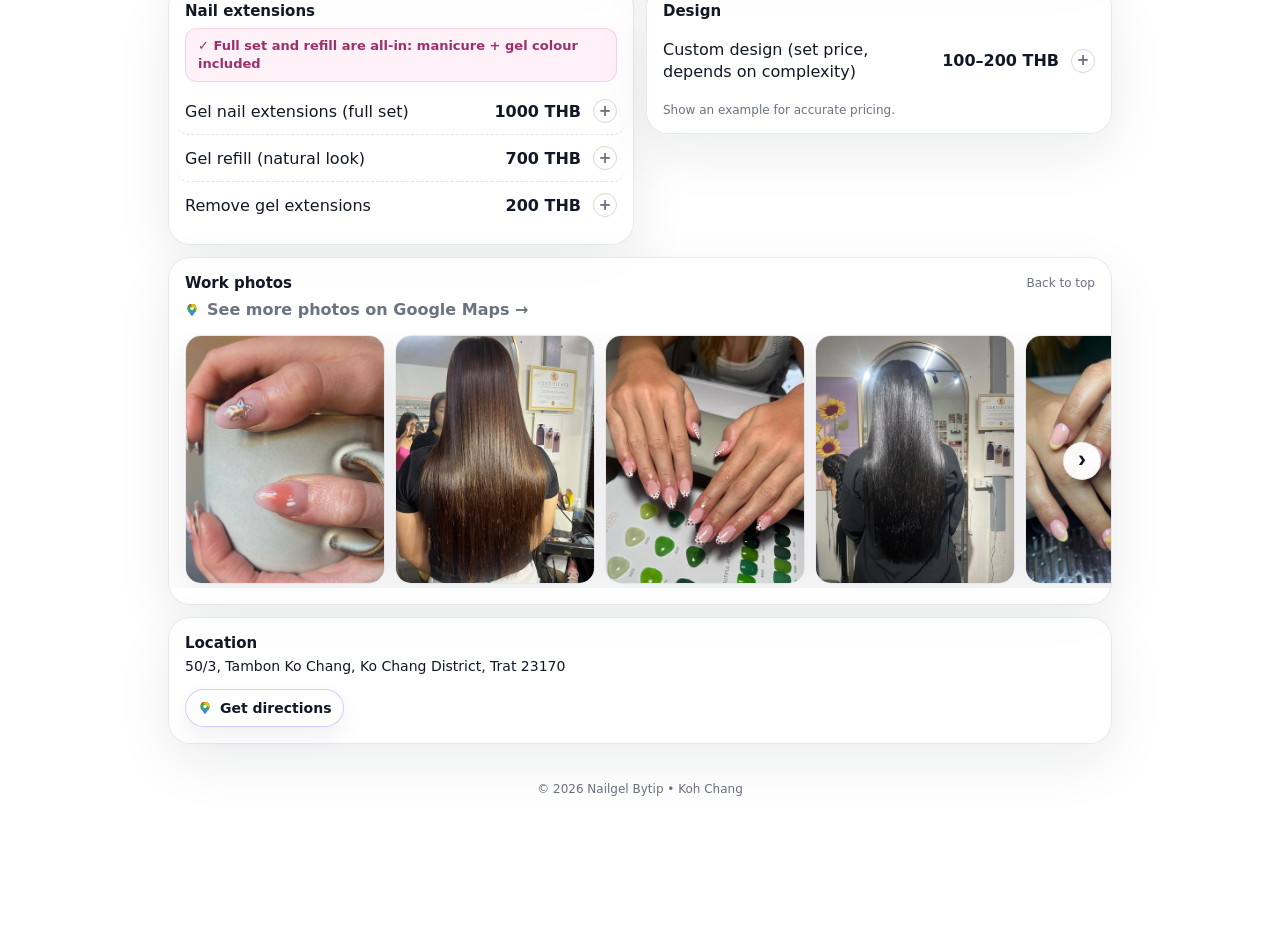
==== commit 5ae01842: "Show what each price includes above the rows, rename heel scrub, lower spa prices The included-items" ====
--- a/index.html
+++ b/index.html
@@ -185,6 +185,12 @@
           <h3 data-en="Gel" data-th="เจล" data-ru="Гель">Gel</h3>
           <span class="badge" data-en="Most booked" data-th="คนจองบ่อย" data-ru="Чаще всего выбирают">Most booked</span>
         </div>
+        <p class="incl"
+           data-en="✓ Manicure or pedicure included in every price"
+           data-th="✓ ทุกราคารวมทำเล็บมือหรือเล็บเท้าแล้ว"
+           data-ru="✓ Маникюр или педикюр уже включён в цену">
+          ✓ Manicure or pedicure included in every price
+        </p>
         <button class="row" type="button" aria-pressed="false">
           <span class="row-name" data-en="Manicure + gel polish" data-th="ทำเล็บมือ + เจล" data-ru="Маникюр + гель-лак">Manicure + gel polish</span>
           <span class="row-price">400 THB</span>
@@ -206,15 +212,9 @@
           <span class="row-price">500 THB</span>
         </button>
         <button class="row" type="button" aria-pressed="false">
-          <span class="row-name" data-en="Gel polish removal" data-th="ถอดเจล" data-ru="Снятие гель-лака">Gel polish removal</span>
-          <span class="row-price">100 THB</span>
-        </button>
-        <p class="note"
-           data-en="Every gel price includes a full manicure or pedicure (shaping + cuticle care). Removing old gel is +100 THB."
-           data-th="ราคาเจลทุกแบบรวมทำเล็บมือหรือเล็บเท้าแล้ว (ตะไบทรง + ดูแลหนัง) · ถอดเจลเก่าคิดเพิ่ม 100 THB"
-           data-ru="В каждую услугу с гелем входит маникюр или педикюр (форма + кутикула). Снятие старого геля — +100 THB.">
-          Every gel price includes a full manicure or pedicure (shaping + cuticle care). Removing old gel is +100 THB.
-        </p>
+          <span class="row-name" data-en="Removal of old gel (extra)" data-th="ถอดเจลเก่า (คิดเพิ่ม)" data-ru="Снятие старого гель-лака (доплата)">Removal of old gel (extra)</span>
+          <span class="row-price">+100 THB</span>
+        </button>
       </article>
 
       <article class="card reveal" id="cat-spa" data-cat="spa">
@@ -222,9 +222,15 @@
           <h3 data-en="Hand &amp; Foot Spa" data-th="สปามือและเท้า" data-ru="Спа для рук и ног">Hand &amp; Foot Spa</h3>
           <span class="badge badge-new" data-en="New" data-th="ใหม่" data-ru="Новинка">New</span>
         </div>
+        <p class="incl"
+           data-en="✓ Every spa includes a soak, a manicure or pedicure, and a scrub"
+           data-th="✓ สปาทุกแบบรวมแช่ ทำเล็บ และขัดผิวแล้ว"
+           data-ru="✓ В каждое спа входят ванночка, маникюр или педикюр и скраб">
+          ✓ Every spa includes a soak, a manicure or pedicure, and a scrub
+        </p>
         <button class="row" type="button" aria-pressed="false">
           <span class="row-name" data-en="Hand spa" data-th="สปามือ" data-ru="Спа для рук">Hand spa</span>
-          <span class="row-price">550 THB</span>
+          <span class="row-price">490 THB</span>
         </button>
         <button class="row" type="button" aria-pressed="false">
           <span class="row-name" data-en="Hand spa + regular polish" data-th="สปามือ + ทาสีธรรมดา" data-ru="Спа для рук + обычный лак">Hand spa + regular polish</span>
@@ -236,7 +242,7 @@
         </button>
         <button class="row" type="button" aria-pressed="false">
           <span class="row-name" data-en="Foot spa" data-th="สปาเท้า" data-ru="Спа для ног">Foot spa</span>
-          <span class="row-price">600 THB</span>
+          <span class="row-price">390 THB</span>
         </button>
         <button class="row" type="button" aria-pressed="false">
           <span class="row-name" data-en="Foot spa + regular polish" data-th="สปาเท้า + ทาสีธรรมดา" data-ru="Спа для ног + обычный лак">Foot spa + regular polish</span>
@@ -247,13 +253,13 @@
           <span class="row-price">800 THB</span>
         </button>
         <button class="row" type="button" aria-pressed="false">
-          <span class="row-name" data-en="Foot spa + heel scrub" data-th="สปาเท้า + ขัดส้น" data-ru="Спа для ног + скраб пяток">Foot spa + heel scrub</span>
+          <span class="row-name" data-en="Foot spa + callus removal (rough, cracked heels)" data-th="สปาเท้า + ขัดส้น (ส้นหยาบ ส้นแตก)" data-ru="Спа для ног + обработка пяток (огрубевшая кожа, трещины)">Foot spa + callus removal (rough, cracked heels)</span>
           <span class="row-price">800 THB</span>
         </button>
         <p class="note"
-           data-en="Every spa includes a soak, a manicure or pedicure, and a scrub. Massage and heel scrub are separate services."
-           data-th="สปาทุกแบบรวมการแช่ ทำเล็บ และขัดผิว · นวดและขัดส้นคิดแยก" data-ru="В каждое спа входят ванночка, маникюр или педикюр и скраб. Массаж и скраб пяток — отдельно.">
-          Every spa includes a soak, a manicure or pedicure, and a scrub. Massage and heel scrub are separate services.
+           data-en="Foot massage and heel callus removal are not included in the spa."
+           data-th="นวดเท้าและขัดส้นไม่รวมในสปา" data-ru="Массаж ног и обработка пяток в спа не входят.">
+          Foot massage and heel callus removal are not included in the spa.
         </p>
       </article>
 
@@ -361,6 +367,12 @@
 
       <article class="card reveal" id="cat-ext" data-cat="ext">
         <div class="card-head"><h3 data-en="Nail extensions" data-th="ต่อเล็บ" data-ru="Наращивание ногтей">Nail extensions</h3></div>
+        <p class="incl"
+           data-en="✓ Full set and refill are all-in: manicure + gel colour included"
+           data-th="✓ ต่อเล็บและเติมโคนรวมทุกอย่าง: ทำเล็บมือ + สีเจล"
+           data-ru="✓ Наращивание и коррекция — всё включено: маникюр + цвет гель-лака">
+          ✓ Full set and refill are all-in: manicure + gel colour included
+        </p>
         <button class="row" type="button" aria-pressed="false">
           <span class="row-name" data-en="Gel nail extensions (full set)" data-th="ต่อเล็บเจล (ทั้งชุด)" data-ru="Наращивание гелем (полный набор)">Gel nail extensions (full set)</span>
           <span class="row-price">1000 THB</span>
@@ -373,12 +385,6 @@
           <span class="row-name" data-en="Remove gel extensions" data-th="ถอดเล็บต่อ" data-ru="Снятие наращённых ногтей">Remove gel extensions</span>
           <span class="row-price">200 THB</span>
         </button>
-        <p class="note"
-           data-en="Full set and refill are all-in: manicure and gel colour included."
-           data-th="ต่อเล็บทั้งชุดและเติมโคนรวมทุกอย่างแล้ว: ทำเล็บมือและสีเจล"
-           data-ru="Полный набор и коррекция — всё включено: маникюр и цвет гель-лака.">
-          Full set and refill are all-in: manicure and gel colour included.
-        </p>
       </article>
 
       <article class="card reveal" id="cat-design" data-cat="design">
--- a/style.css
+++ b/style.css
@@ -418,6 +418,18 @@
 }
 
 .note{margin:10px 0 0; font-size:12px; color:var(--muted)}
+/* what the price includes: sits above the rows so it is read before the prices */
+.incl{
+  margin:0 0 6px;
+  padding:8px 12px;
+  border-radius:12px;
+  border:1px solid rgba(255,79,163,.22);
+  background: rgba(255,79,163,.08);
+  color:var(--pink-deep);
+  font-size:13px;
+  font-weight:800;
+  line-height:1.4;
+}
 .addr{margin:4px 0 12px; font-size:14px; line-height:1.5}
 
 /* before/after strip inside a price card — wider tiles, the pair is landscape */
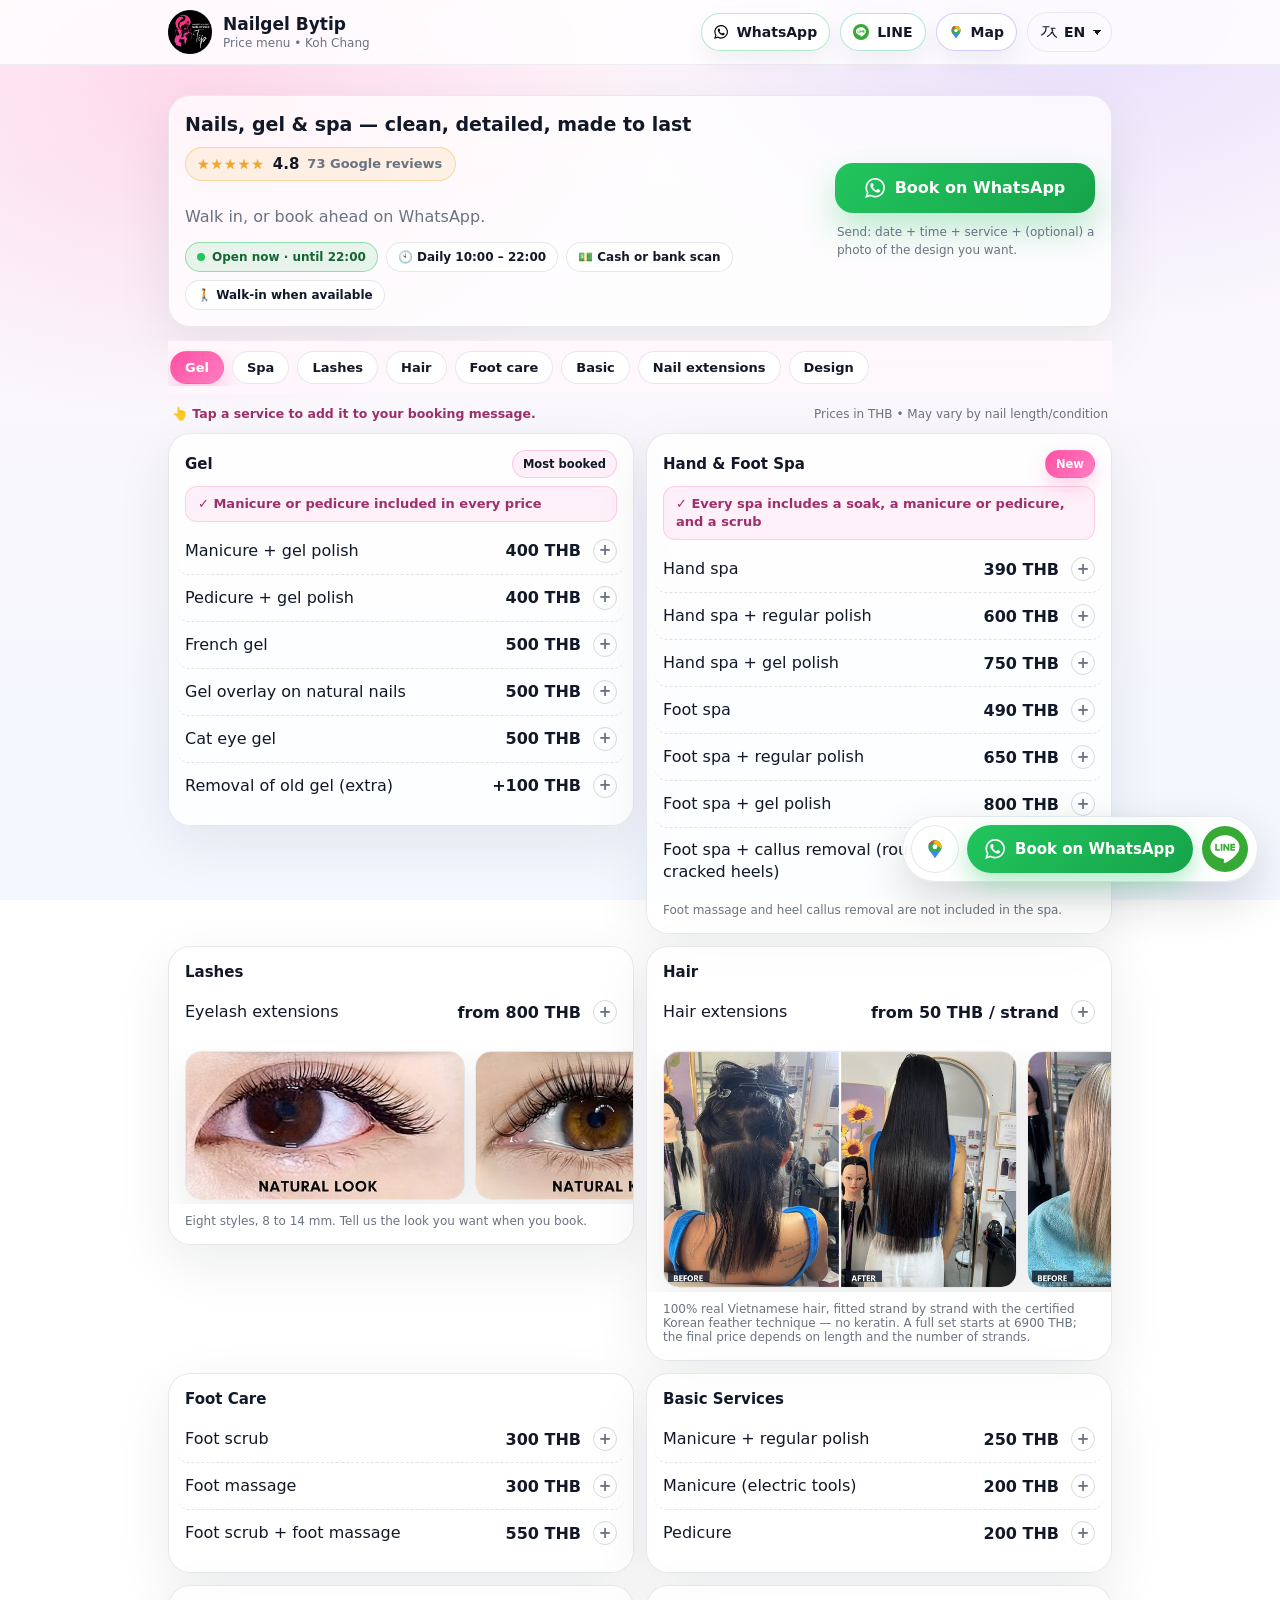
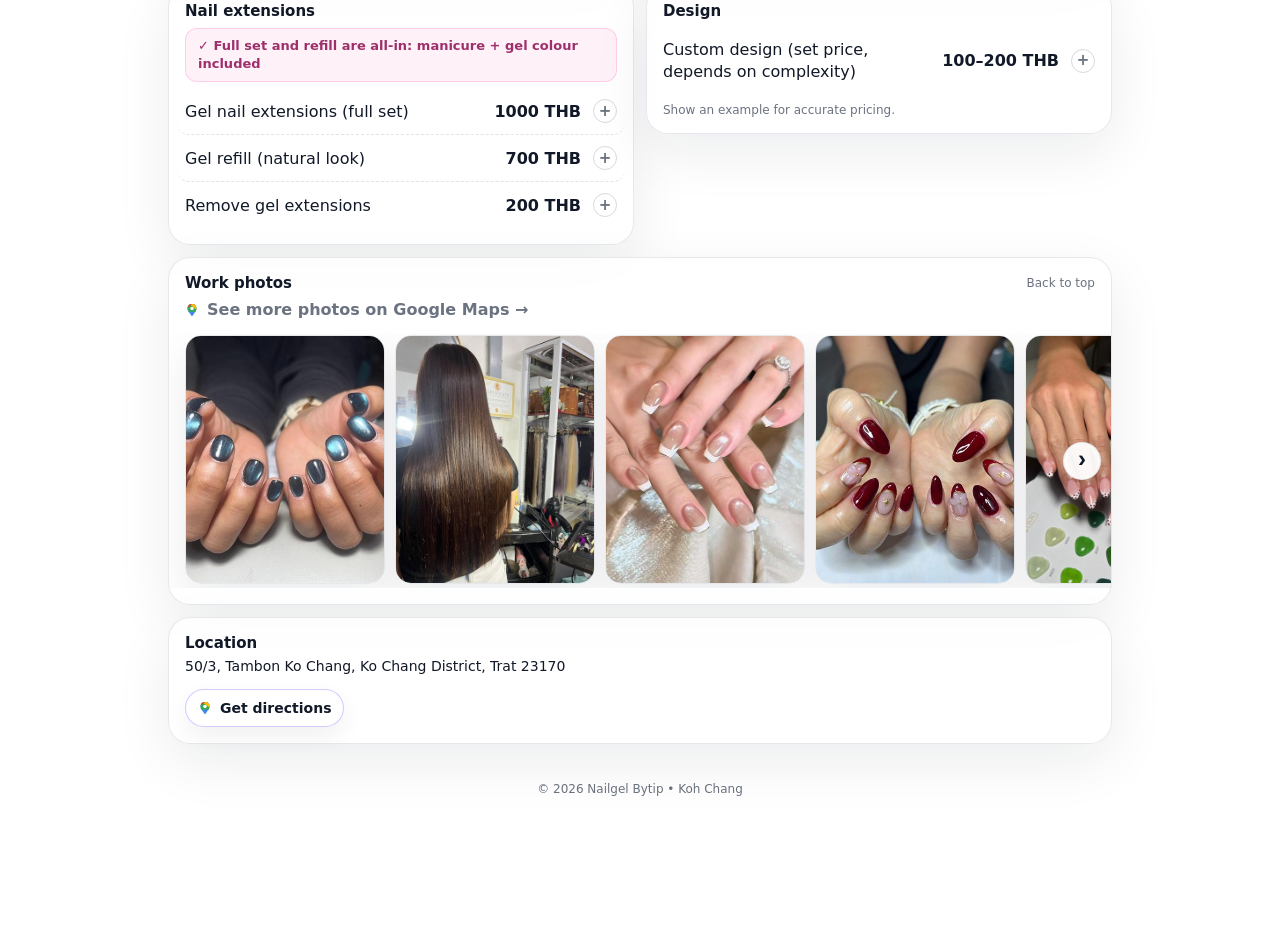
==== commit 6b55ccac: "Fix swapped spa prices: hand spa 390 THB, foot spa 490 THB Co-Authored-By: Claude Opus 5.5 <noreply@" ====
--- a/index.html
+++ b/index.html
@@ -230,7 +230,7 @@
         </p>
         <button class="row" type="button" aria-pressed="false">
           <span class="row-name" data-en="Hand spa" data-th="สปามือ" data-ru="Спа для рук">Hand spa</span>
-          <span class="row-price">490 THB</span>
+          <span class="row-price">390 THB</span>
         </button>
         <button class="row" type="button" aria-pressed="false">
           <span class="row-name" data-en="Hand spa + regular polish" data-th="สปามือ + ทาสีธรรมดา" data-ru="Спа для рук + обычный лак">Hand spa + regular polish</span>
@@ -242,7 +242,7 @@
         </button>
         <button class="row" type="button" aria-pressed="false">
           <span class="row-name" data-en="Foot spa" data-th="สปาเท้า" data-ru="Спа для ног">Foot spa</span>
-          <span class="row-price">390 THB</span>
+          <span class="row-price">490 THB</span>
         </button>
         <button class="row" type="button" aria-pressed="false">
           <span class="row-name" data-en="Foot spa + regular polish" data-th="สปาเท้า + ทาสีธรรมดา" data-ru="Спа для ног + обычный лак">Foot spa + regular polish</span>
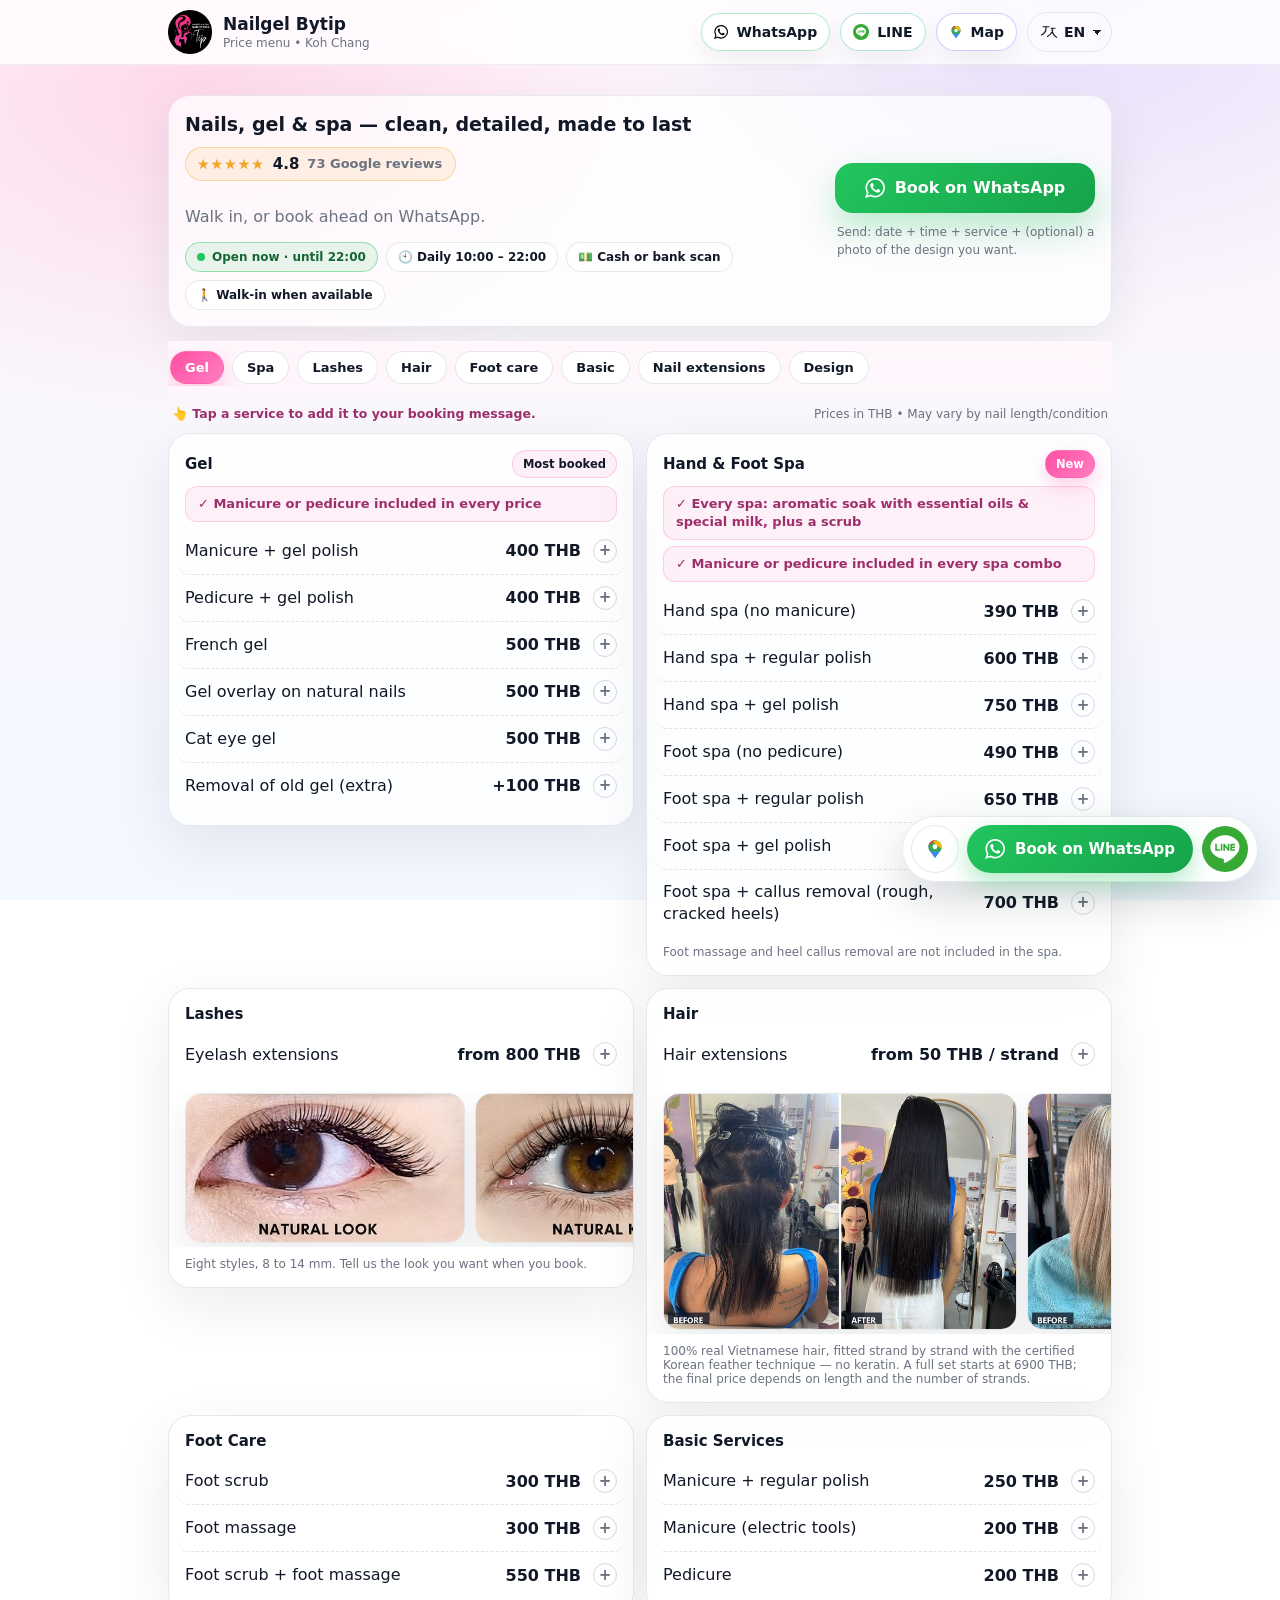
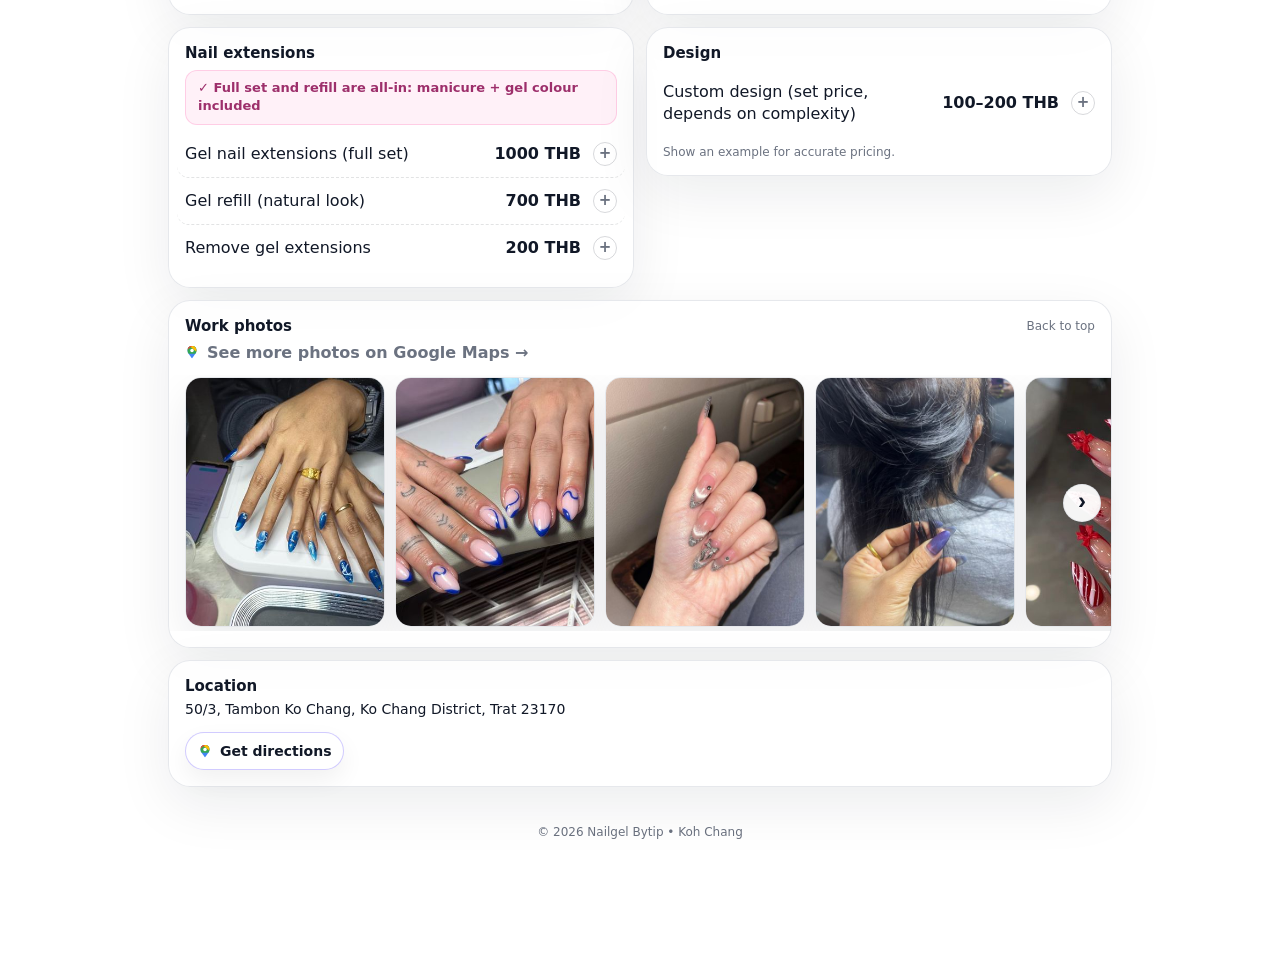
==== commit 82093a8c: "Spa alone no longer includes the manicure; callus removal combo 700 THB Hand spa and foot spa alone " ====
--- a/index.html
+++ b/index.html
@@ -223,13 +223,19 @@
           <span class="badge badge-new" data-en="New" data-th="ใหม่" data-ru="Новинка">New</span>
         </div>
         <p class="incl"
-           data-en="✓ Every spa includes a soak, a manicure or pedicure, and a scrub"
-           data-th="✓ สปาทุกแบบรวมแช่ ทำเล็บ และขัดผิวแล้ว"
-           data-ru="✓ В каждое спа входят ванночка, маникюр или педикюр и скраб">
-          ✓ Every spa includes a soak, a manicure or pedicure, and a scrub
-        </p>
-        <button class="row" type="button" aria-pressed="false">
-          <span class="row-name" data-en="Hand spa" data-th="สปามือ" data-ru="Спа для рук">Hand spa</span>
+           data-en="✓ Every spa: aromatic soak with essential oils &amp; special milk, plus a scrub"
+           data-th="✓ สปาทุกแบบ: แช่อโรมาด้วยน้ำมันหอมระเหยและนมสูตรพิเศษ + ขัดผิว"
+           data-ru="✓ В каждое спа входят ароматная ванночка с эфирными маслами и специальным молочком и скраб">
+          ✓ Every spa: aromatic soak with essential oils &amp; special milk, plus a scrub
+        </p>
+        <p class="incl"
+           data-en="✓ Manicure or pedicure included in every spa combo"
+           data-th="✓ สปาแบบเซ็ตทุกแบบรวมทำเล็บมือหรือเล็บเท้าแล้ว"
+           data-ru="✓ Во все спа-комплексы входит маникюр или педикюр">
+          ✓ Manicure or pedicure included in every spa combo
+        </p>
+        <button class="row" type="button" aria-pressed="false">
+          <span class="row-name" data-en="Hand spa (no manicure)" data-th="สปามือ (ไม่รวมทำเล็บ)" data-ru="Спа для рук (без маникюра)">Hand spa (no manicure)</span>
           <span class="row-price">390 THB</span>
         </button>
         <button class="row" type="button" aria-pressed="false">
@@ -241,7 +247,7 @@
           <span class="row-price">750 THB</span>
         </button>
         <button class="row" type="button" aria-pressed="false">
-          <span class="row-name" data-en="Foot spa" data-th="สปาเท้า" data-ru="Спа для ног">Foot spa</span>
+          <span class="row-name" data-en="Foot spa (no pedicure)" data-th="สปาเท้า (ไม่รวมทำเล็บ)" data-ru="Спа для ног (без педикюра)">Foot spa (no pedicure)</span>
           <span class="row-price">490 THB</span>
         </button>
         <button class="row" type="button" aria-pressed="false">
@@ -254,7 +260,7 @@
         </button>
         <button class="row" type="button" aria-pressed="false">
           <span class="row-name" data-en="Foot spa + callus removal (rough, cracked heels)" data-th="สปาเท้า + ขัดส้น (ส้นหยาบ ส้นแตก)" data-ru="Спа для ног + обработка пяток (огрубевшая кожа, трещины)">Foot spa + callus removal (rough, cracked heels)</span>
-          <span class="row-price">800 THB</span>
+          <span class="row-price">700 THB</span>
         </button>
         <p class="note"
            data-en="Foot massage and heel callus removal are not included in the spa."
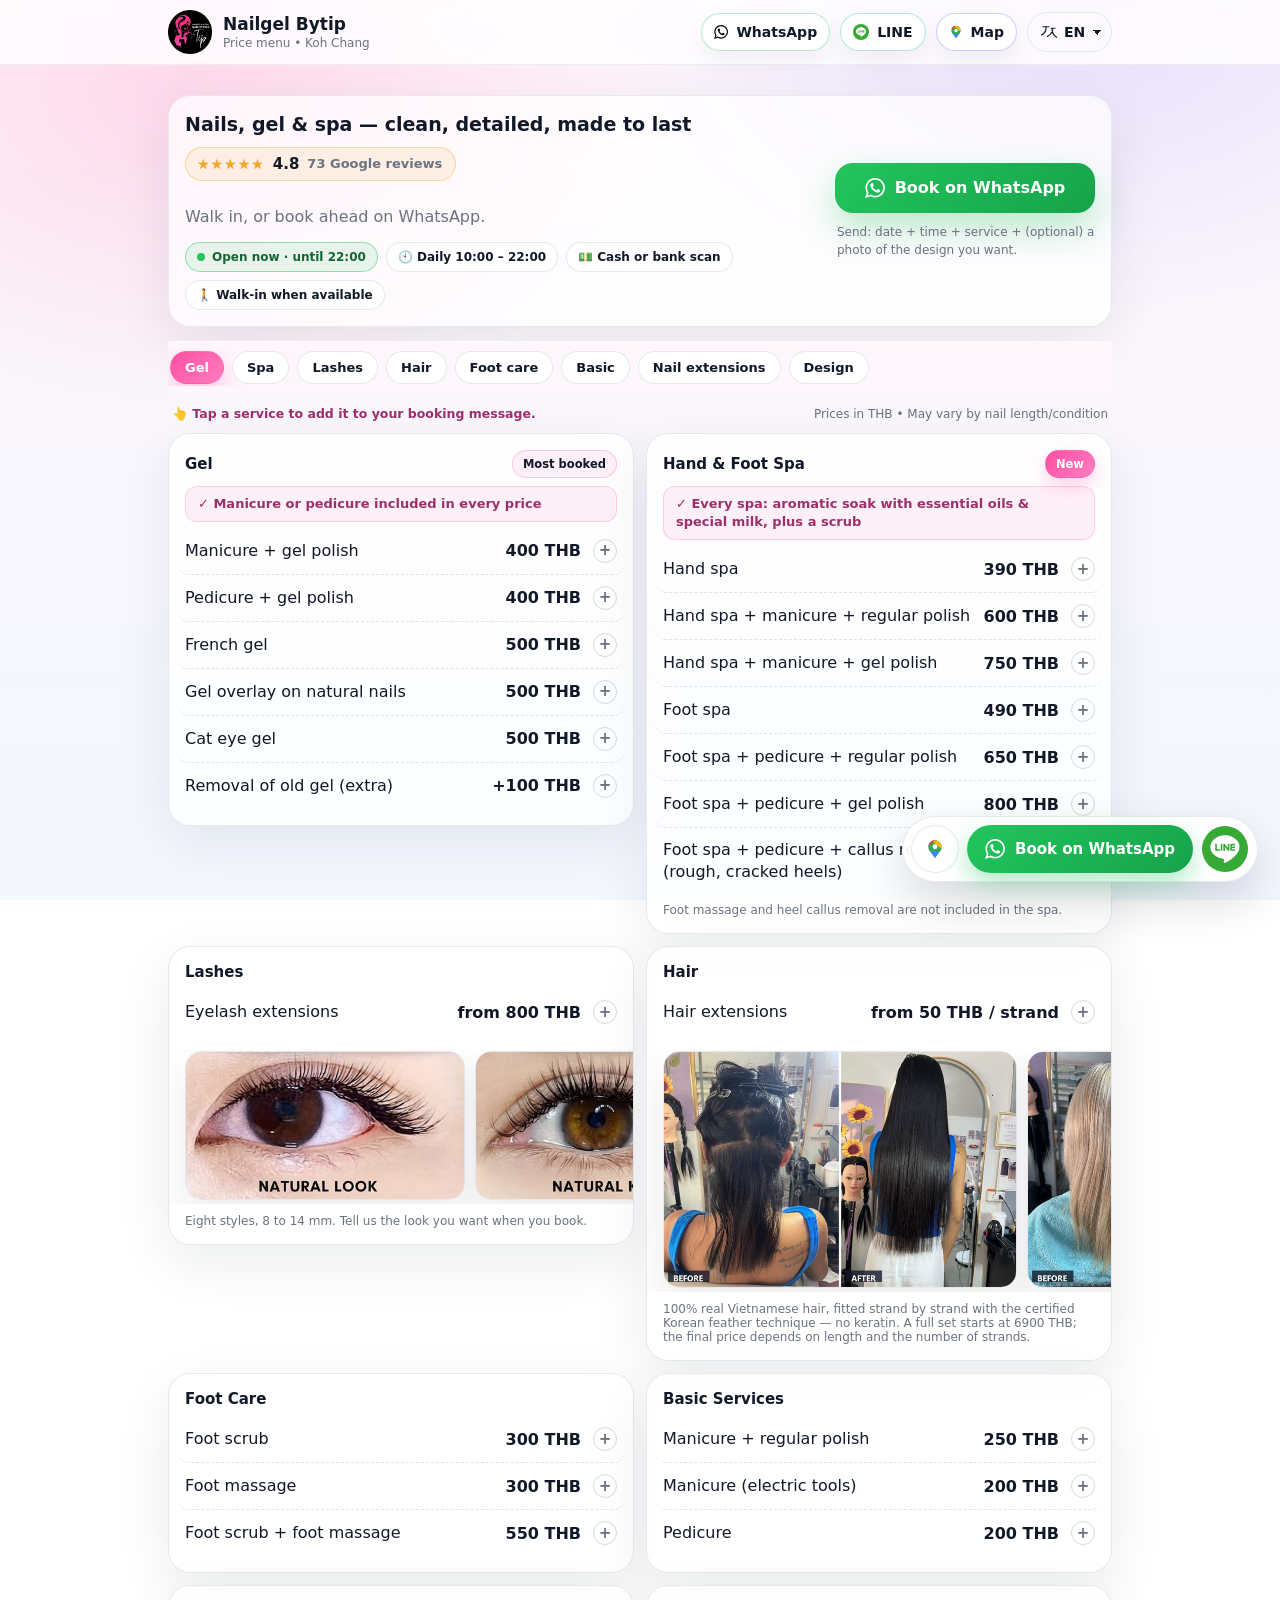
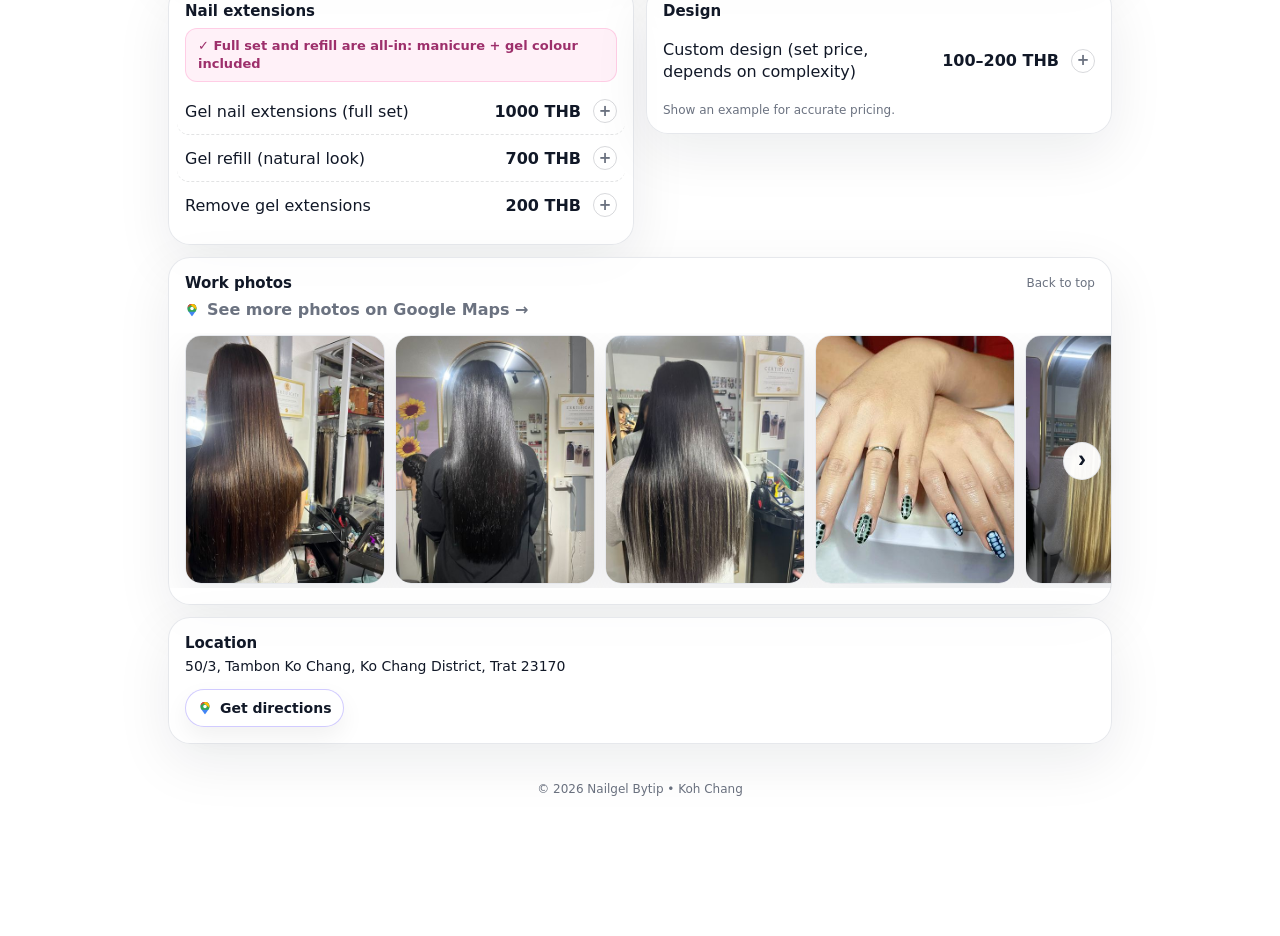
==== commit 6593c9b9: "Name the manicure/pedicure in each spa combo instead of its absence in the spa alone Co-Authored-By:" ====
--- a/index.html
+++ b/index.html
@@ -228,38 +228,32 @@
            data-ru="✓ В каждое спа входят ароматная ванночка с эфирными маслами и специальным молочком и скраб">
           ✓ Every spa: aromatic soak with essential oils &amp; special milk, plus a scrub
         </p>
-        <p class="incl"
-           data-en="✓ Manicure or pedicure included in every spa combo"
-           data-th="✓ สปาแบบเซ็ตทุกแบบรวมทำเล็บมือหรือเล็บเท้าแล้ว"
-           data-ru="✓ Во все спа-комплексы входит маникюр или педикюр">
-          ✓ Manicure or pedicure included in every spa combo
-        </p>
-        <button class="row" type="button" aria-pressed="false">
-          <span class="row-name" data-en="Hand spa (no manicure)" data-th="สปามือ (ไม่รวมทำเล็บ)" data-ru="Спа для рук (без маникюра)">Hand spa (no manicure)</span>
+        <button class="row" type="button" aria-pressed="false">
+          <span class="row-name" data-en="Hand spa" data-th="สปามือ" data-ru="Спа для рук">Hand spa</span>
           <span class="row-price">390 THB</span>
         </button>
         <button class="row" type="button" aria-pressed="false">
-          <span class="row-name" data-en="Hand spa + regular polish" data-th="สปามือ + ทาสีธรรมดา" data-ru="Спа для рук + обычный лак">Hand spa + regular polish</span>
+          <span class="row-name" data-en="Hand spa + manicure + regular polish" data-th="สปามือ + ทำเล็บมือ + ทาสีธรรมดา" data-ru="Спа для рук + маникюр + обычный лак">Hand spa + manicure + regular polish</span>
           <span class="row-price">600 THB</span>
         </button>
         <button class="row" type="button" aria-pressed="false">
-          <span class="row-name" data-en="Hand spa + gel polish" data-th="สปามือ + ทาสีเจล" data-ru="Спа для рук + гель-лак">Hand spa + gel polish</span>
+          <span class="row-name" data-en="Hand spa + manicure + gel polish" data-th="สปามือ + ทำเล็บมือ + ทาสีเจล" data-ru="Спа для рук + маникюр + гель-лак">Hand spa + manicure + gel polish</span>
           <span class="row-price">750 THB</span>
         </button>
         <button class="row" type="button" aria-pressed="false">
-          <span class="row-name" data-en="Foot spa (no pedicure)" data-th="สปาเท้า (ไม่รวมทำเล็บ)" data-ru="Спа для ног (без педикюра)">Foot spa (no pedicure)</span>
+          <span class="row-name" data-en="Foot spa" data-th="สปาเท้า" data-ru="Спа для ног">Foot spa</span>
           <span class="row-price">490 THB</span>
         </button>
         <button class="row" type="button" aria-pressed="false">
-          <span class="row-name" data-en="Foot spa + regular polish" data-th="สปาเท้า + ทาสีธรรมดา" data-ru="Спа для ног + обычный лак">Foot spa + regular polish</span>
+          <span class="row-name" data-en="Foot spa + pedicure + regular polish" data-th="สปาเท้า + ทำเล็บเท้า + ทาสีธรรมดา" data-ru="Спа для ног + педикюр + обычный лак">Foot spa + pedicure + regular polish</span>
           <span class="row-price">650 THB</span>
         </button>
         <button class="row" type="button" aria-pressed="false">
-          <span class="row-name" data-en="Foot spa + gel polish" data-th="สปาเท้า + ทาสีเจล" data-ru="Спа для ног + гель-лак">Foot spa + gel polish</span>
+          <span class="row-name" data-en="Foot spa + pedicure + gel polish" data-th="สปาเท้า + ทำเล็บเท้า + ทาสีเจล" data-ru="Спа для ног + педикюр + гель-лак">Foot spa + pedicure + gel polish</span>
           <span class="row-price">800 THB</span>
         </button>
         <button class="row" type="button" aria-pressed="false">
-          <span class="row-name" data-en="Foot spa + callus removal (rough, cracked heels)" data-th="สปาเท้า + ขัดส้น (ส้นหยาบ ส้นแตก)" data-ru="Спа для ног + обработка пяток (огрубевшая кожа, трещины)">Foot spa + callus removal (rough, cracked heels)</span>
+          <span class="row-name" data-en="Foot spa + pedicure + callus removal (rough, cracked heels)" data-th="สปาเท้า + ทำเล็บเท้า + ขัดส้น (ส้นหยาบ ส้นแตก)" data-ru="Спа для ног + педикюр + обработка пяток (огрубевшая кожа, трещины)">Foot spa + pedicure + callus removal (rough, cracked heels)</span>
           <span class="row-price">700 THB</span>
         </button>
         <p class="note"
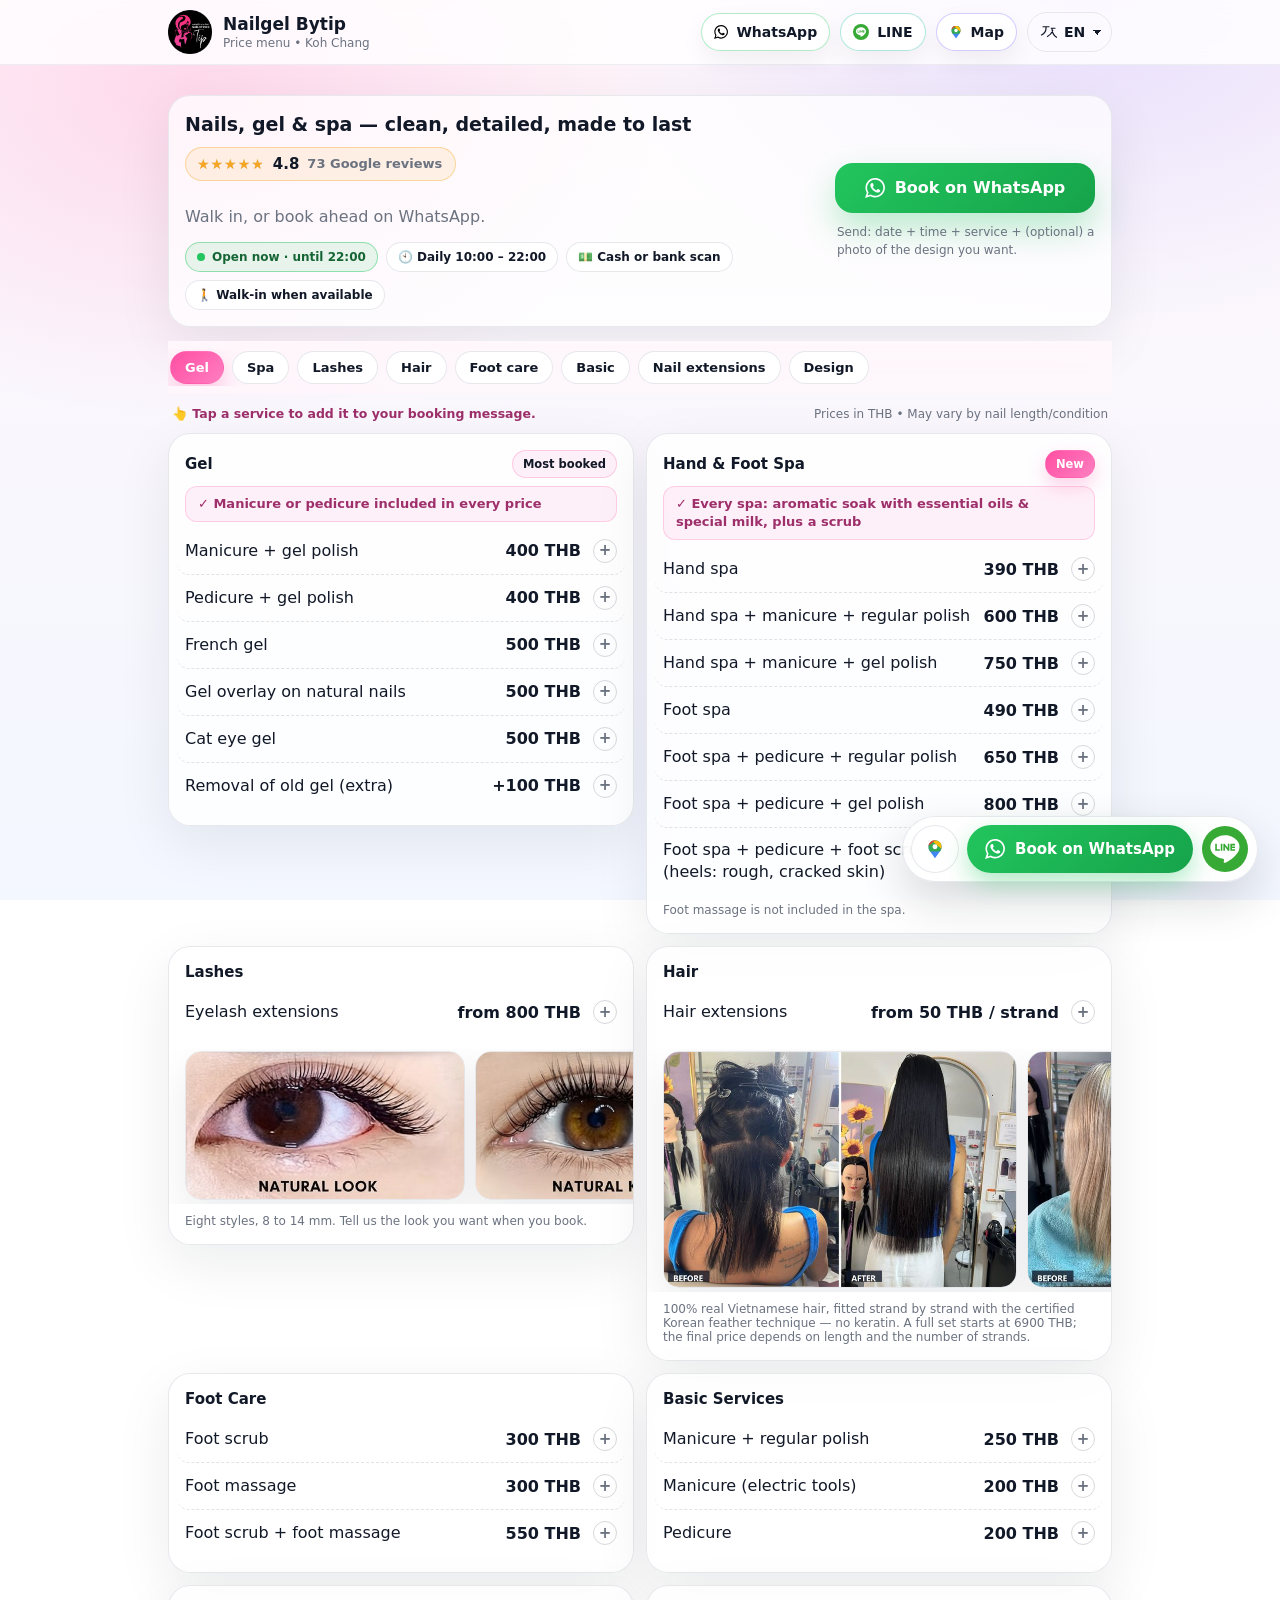
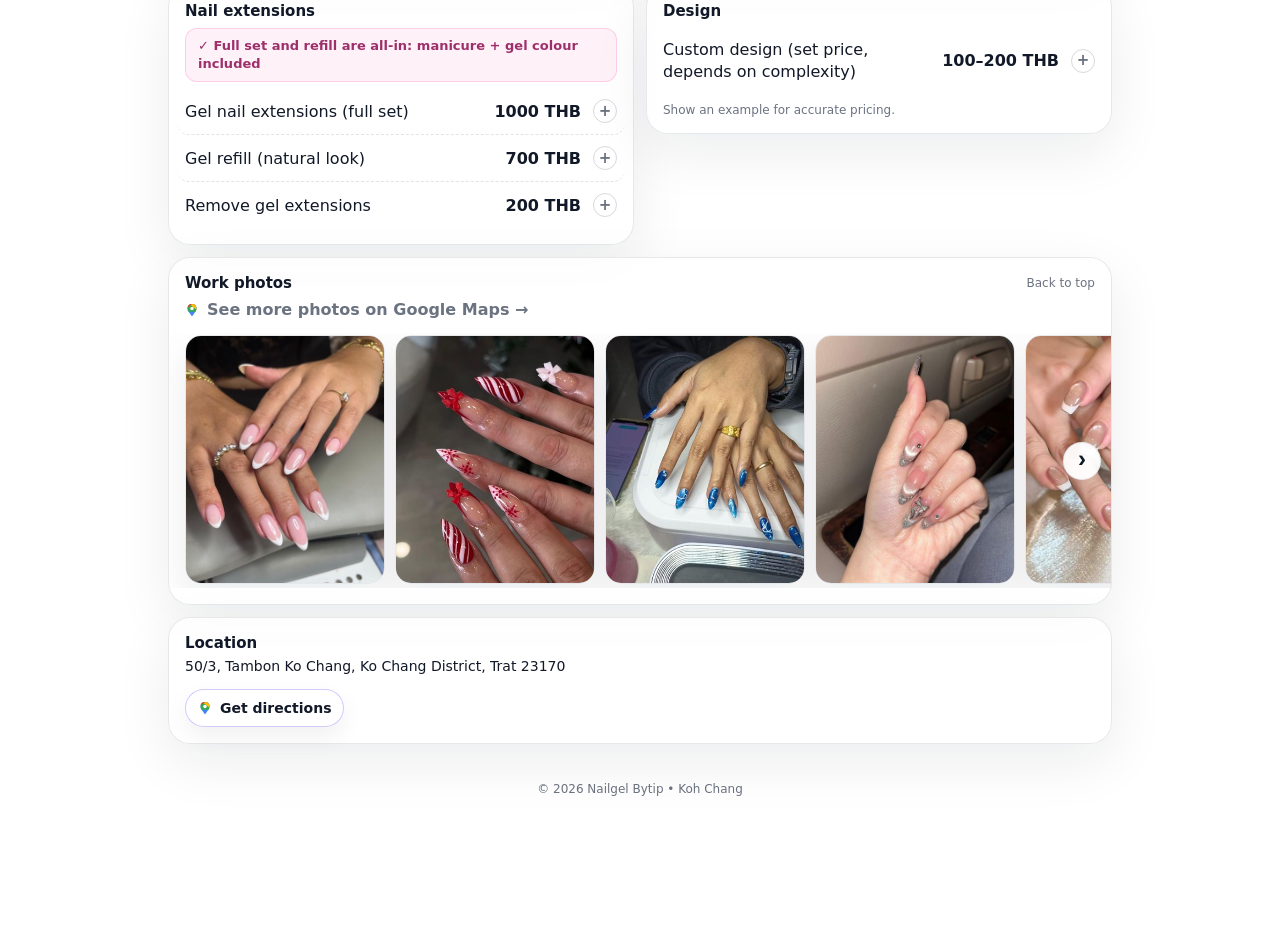
==== commit da9710d4: "Add a photo manager page for the work photos; rename heel item to foot scrub admin.html lets the man" ====
--- a/index.html
+++ b/index.html
@@ -253,13 +253,13 @@
           <span class="row-price">800 THB</span>
         </button>
         <button class="row" type="button" aria-pressed="false">
-          <span class="row-name" data-en="Foot spa + pedicure + callus removal (rough, cracked heels)" data-th="สปาเท้า + ทำเล็บเท้า + ขัดส้น (ส้นหยาบ ส้นแตก)" data-ru="Спа для ног + педикюр + обработка пяток (огрубевшая кожа, трещины)">Foot spa + pedicure + callus removal (rough, cracked heels)</span>
+          <span class="row-name" data-en="Foot spa + pedicure + foot scrub (heels: rough, cracked skin)" data-th="สปาเท้า + ทำเล็บเท้า + สครับเท้า (ส้นเท้า: ผิวหยาบ ส้นแตก)" data-ru="Спа для ног + педикюр + скраб для ног (пятки: огрубевшая кожа, трещины)">Foot spa + pedicure + foot scrub (heels: rough, cracked skin)</span>
           <span class="row-price">700 THB</span>
         </button>
         <p class="note"
-           data-en="Foot massage and heel callus removal are not included in the spa."
-           data-th="นวดเท้าและขัดส้นไม่รวมในสปา" data-ru="Массаж ног и обработка пяток в спа не входят.">
-          Foot massage and heel callus removal are not included in the spa.
+           data-en="Foot massage is not included in the spa."
+           data-th="นวดเท้าไม่รวมในสปา" data-ru="Массаж ног в спа не входит.">
+          Foot massage is not included in the spa.
         </p>
       </article>
 
--- a/style.css
+++ b/style.css
@@ -763,3 +763,5 @@
   .js .reveal{opacity:1; transform:none; transition:none}
   .catnav-inner{scroll-behavior:auto}
 }
+
+.photos.no-photos{display:none}
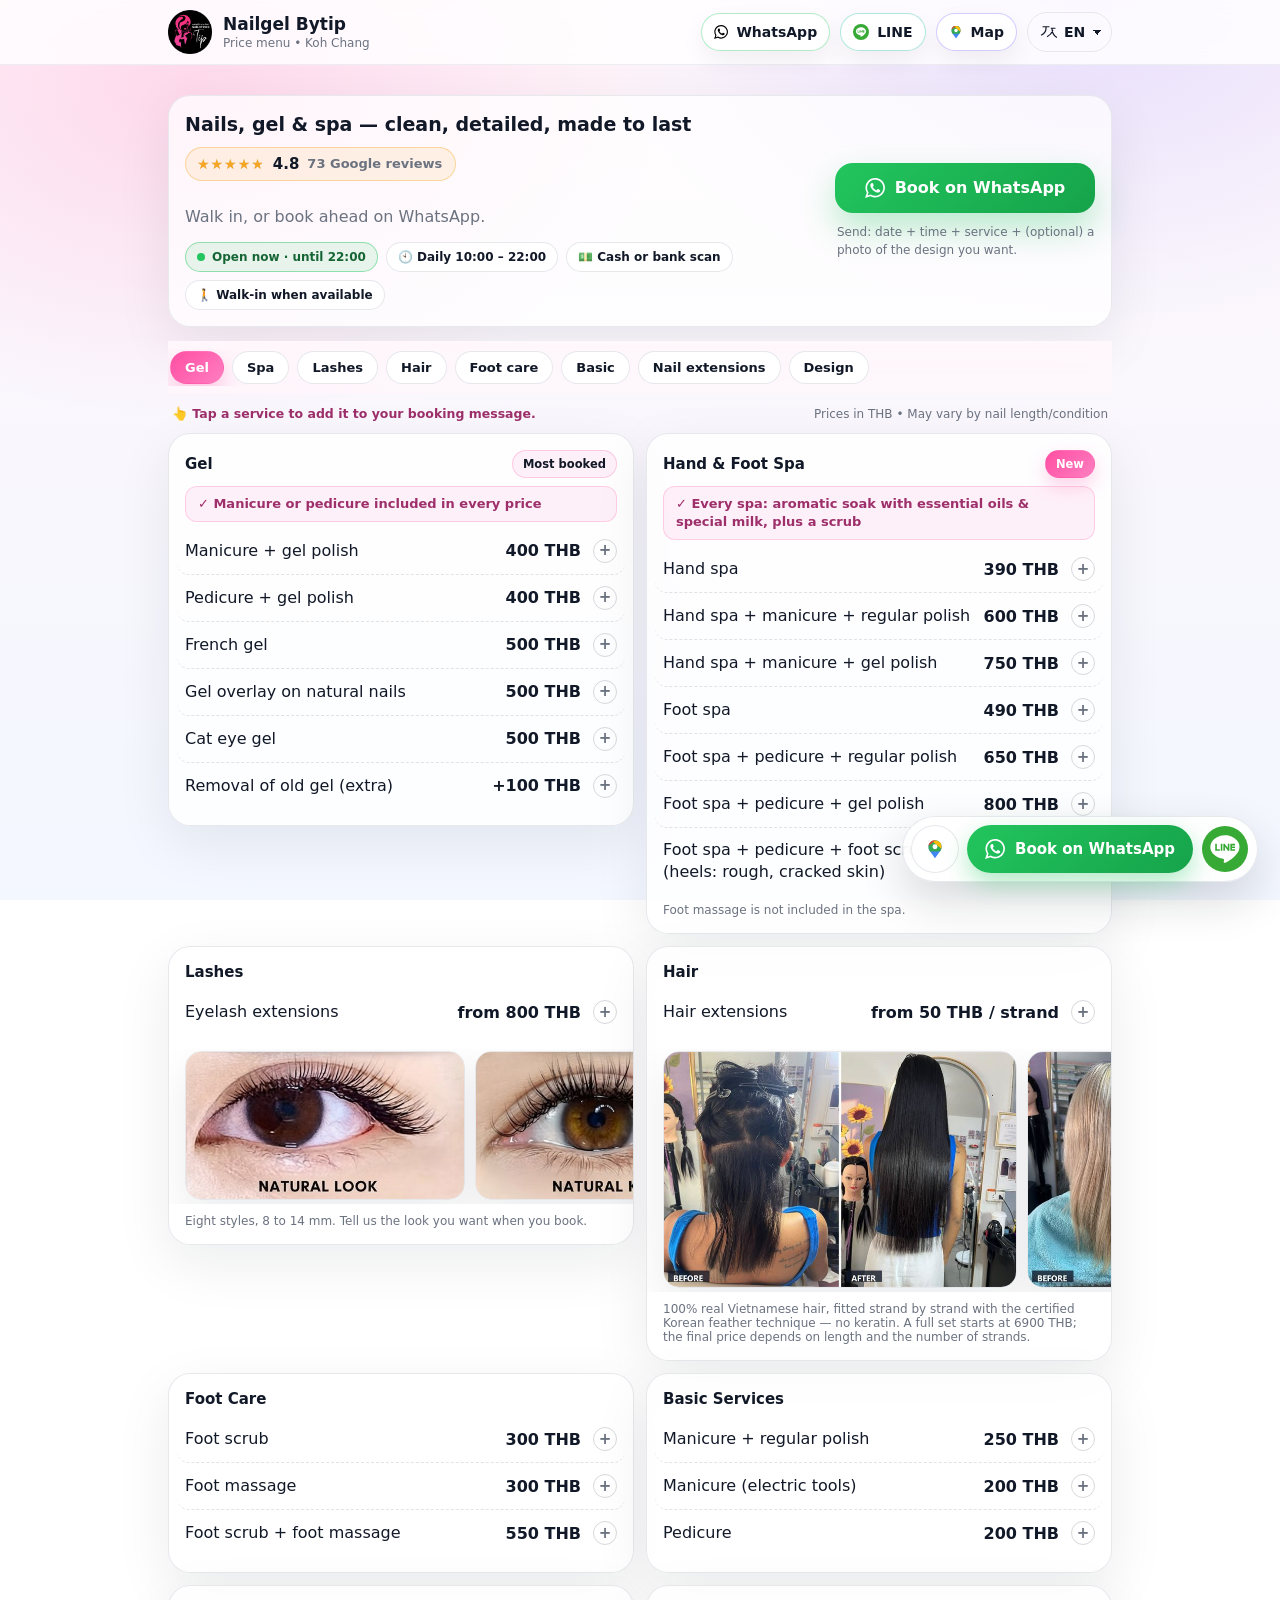
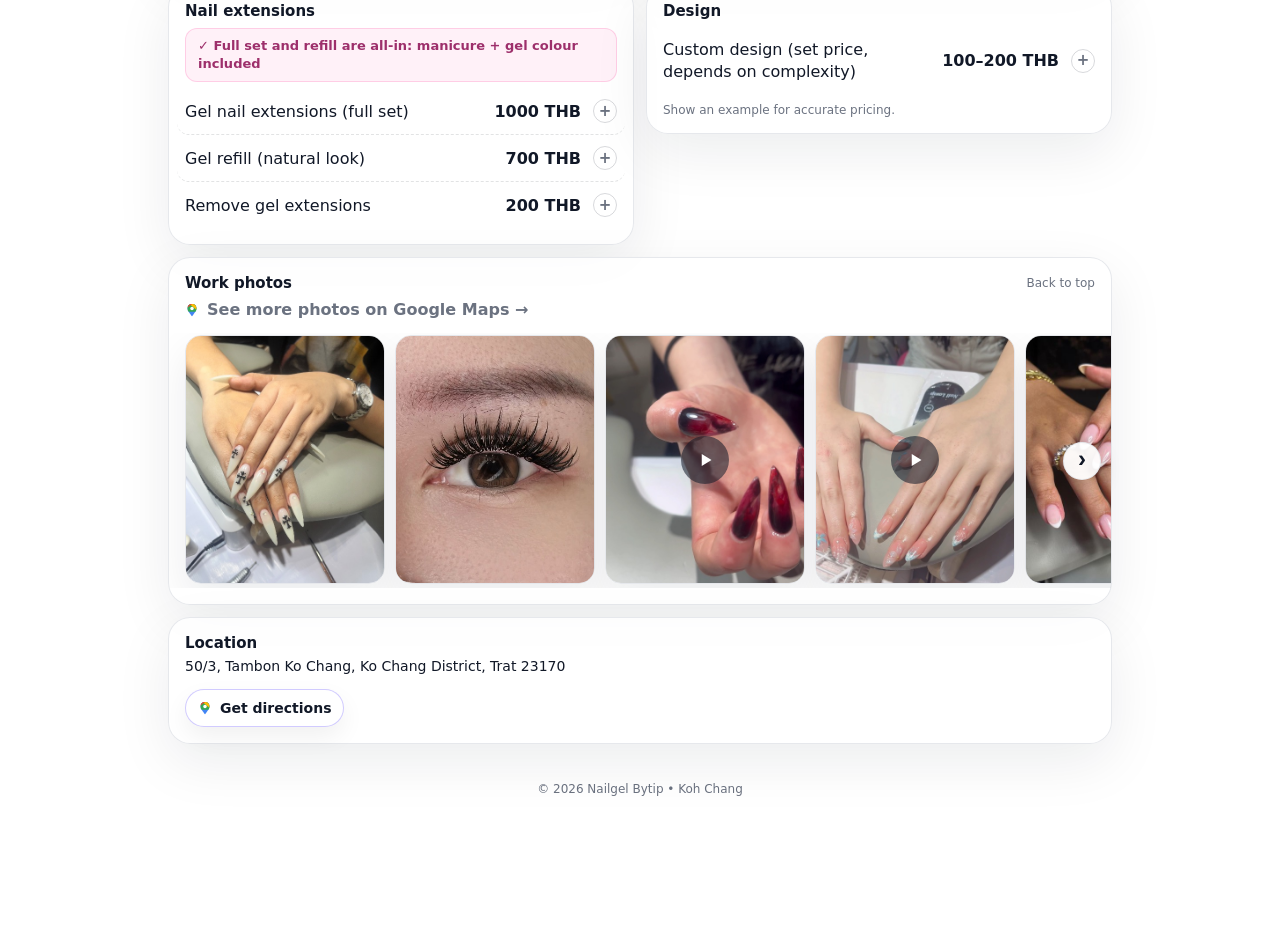
==== commit 71a87022: "Add German and French to the menu and the review page A third of the visitors who scan the shop sign" ====
--- a/index.html
+++ b/index.html
@@ -75,7 +75,7 @@
         </span>
         <span class="brand-txt">
           <h1>Nailgel Bytip</h1>
-          <span class="sub" data-en="Price menu • Koh Chang" data-th="เมนูราคา • เกาะช้าง" data-ru="Прайс-лист • Ко Чанг">Price menu • Koh Chang</span>
+          <span class="sub" data-en="Price menu • Koh Chang" data-th="เมนูราคา • เกาะช้าง" data-ru="Прайс-лист • Ко Чанг" data-de="Preisliste • Koh Chang" data-fr="Carte des prix • Koh Chang">Price menu • Koh Chang</span>
         </span>
       </a>
 
@@ -92,7 +92,7 @@
 
         <a class="btn btn-map desk-only" href="https://maps.app.goo.gl/HysXzGgtAHdnfyDB9" target="_blank" rel="noreferrer">
           <img class="ico-img" src="assets/gmaps.svg" alt="">
-          <span data-en="Map" data-th="แผนที่" data-ru="Карта">Map</span>
+          <span data-en="Map" data-th="แผนที่" data-ru="Карта" data-de="Karte" data-fr="Plan">Map</span>
         </a>
 
         <div class="btn btn-ghost lang">
@@ -102,10 +102,12 @@
               <path d="M10 18c3-1.6 5.5-4.2 7-8m-2-3h5M16 7c0 6 2.7 10 6 12" stroke="currentColor" stroke-width="1.6" stroke-linecap="round"/>
             </svg>
           </span>
-          <select id="langSel" aria-label="Language / ภาษา / Язык">
+          <select id="langSel" aria-label="Language / ภาษา / Язык / Sprache / Langue">
             <option value="en">EN</option>
             <option value="th">ไทย</option>
             <option value="ru">RU</option>
+            <option value="de">DE</option>
+            <option value="fr">FR</option>
           </select>
         </div>
       </div>
@@ -117,36 +119,36 @@
       <div class="hero-card">
         <div class="hero-left">
           <h2 data-en="Nails, gel &amp; spa — clean, detailed, made to last"
-              data-th="ทำเล็บ เจล และสปา — สวย เนี้ยบ ทน" data-ru="Ногти, гель и спа — аккуратно и надолго">Nails, gel &amp; spa — clean, detailed, made to last</h2>
+              data-th="ทำเล็บ เจล และสปา — สวย เนี้ยบ ทน" data-ru="Ногти, гель и спа — аккуратно и надолго" data-de="Nägel, Gel &amp; Spa — sauber, detailliert, langlebig" data-fr="Ongles, gel &amp; spa — propre, soigné, fait pour durer">Nails, gel &amp; spa — clean, detailed, made to last</h2>
 
           <a class="rating" href="https://maps.app.goo.gl/HysXzGgtAHdnfyDB9" target="_blank" rel="noreferrer">
             <span class="stars" aria-hidden="true">★★★★★</span>
             <strong>4.8</strong>
-            <span class="rating-count" data-en="73 Google reviews" data-th="73 รีวิวบน Google" data-ru="73 отзыва на Google">73 Google reviews</span>
+            <span class="rating-count" data-en="73 Google reviews" data-th="73 รีวิวบน Google" data-ru="73 отзыва на Google" data-de="73 Google-Bewertungen" data-fr="73 avis Google">73 Google reviews</span>
           </a>
 
           <p class="muted"
              data-en="Walk in, or book ahead on WhatsApp."
-             data-th="เดินเข้ามาได้เลย หรือจองล่วงหน้าทาง WhatsApp" data-ru="Заходите без записи или забронируйте в WhatsApp.">Walk in, or book ahead on WhatsApp.</p>
+             data-th="เดินเข้ามาได้เลย หรือจองล่วงหน้าทาง WhatsApp" data-ru="Заходите без записи или забронируйте в WhatsApp." data-de="Einfach vorbeikommen oder vorab per WhatsApp buchen." data-fr="Passez sans rendez-vous, ou réservez sur WhatsApp.">Walk in, or book ahead on WhatsApp.</p>
 
           <div class="chips">
             <!-- filled by script.js with the live open/closed status (Bangkok time) -->
             <span class="chip chip-status" id="statusChip" hidden></span>
-            <span class="chip" data-en="🕙 Daily 10:00 – 22:00" data-th="🕙 ทุกวัน 10:00 – 22:00" data-ru="🕙 Ежедневно 10:00 – 22:00">🕙 Daily 10:00 – 22:00</span>
-            <span class="chip" data-en="💵 Cash or bank scan" data-th="💵 เงินสดหรือสแกนโอน" data-ru="💵 Наличные или QR-перевод">💵 Cash or bank scan</span>
-            <span class="chip" data-en="🚶 Walk-in when available" data-th="🚶 รับ walk-in ถ้าว่าง" data-ru="🚶 Без записи, если есть место">🚶 Walk-in when available</span>
+            <span class="chip" data-en="🕙 Daily 10:00 – 22:00" data-th="🕙 ทุกวัน 10:00 – 22:00" data-ru="🕙 Ежедневно 10:00 – 22:00" data-de="🕙 Täglich 10:00 – 22:00" data-fr="🕙 Tous les jours 10h – 22h">🕙 Daily 10:00 – 22:00</span>
+            <span class="chip" data-en="💵 Cash or bank scan" data-th="💵 เงินสดหรือสแกนโอน" data-ru="💵 Наличные или QR-перевод" data-de="💵 Bar oder Bank-QR-Code" data-fr="💵 Espèces ou QR code bancaire">💵 Cash or bank scan</span>
+            <span class="chip" data-en="🚶 Walk-in when available" data-th="🚶 รับ walk-in ถ้าว่าง" data-ru="🚶 Без записи, если есть место" data-de="🚶 Ohne Termin, wenn frei" data-fr="🚶 Sans rendez-vous si disponible">🚶 Walk-in when available</span>
           </div>
         </div>
 
         <div class="hero-right">
           <a class="bigBook" id="waHero" href="#" target="_blank" rel="noreferrer">
             <img class="ico-img ico-lg" src="assets/whatsapp.svg" alt="">
-            <span class="bigBookTitle" data-en="Book on WhatsApp" data-th="จองผ่าน WhatsApp" data-ru="Записаться">Book on WhatsApp</span>
+            <span class="bigBookTitle" data-en="Book on WhatsApp" data-th="จองผ่าน WhatsApp" data-ru="Записаться" data-de="Per WhatsApp buchen" data-fr="Réserver sur WhatsApp">Book on WhatsApp</span>
           </a>
 
           <div class="miniNote"
                data-en="Send: date + time + service + (optional) a photo of the design you want."
-               data-th="ส่ง: วัน + เวลา + บริการ + (ถ้ามี) รูปตัวอย่างลาย" data-ru="Напишите: дата + время + услуга + (по желанию) фото дизайна.">
+               data-th="ส่ง: วัน + เวลา + บริการ + (ถ้ามี) รูปตัวอย่างลาย" data-ru="Напишите: дата + время + услуга + (по желанию) фото дизайна." data-de="Schicken Sie: Datum + Uhrzeit + Leistung + (optional) ein Foto des gewünschten Designs." data-fr="Envoyez : date + heure + prestation + (facultatif) une photo du design souhaité.">
             Send: date + time + service + (optional) a photo of the design you want.
           </div>
         </div>
@@ -155,26 +157,26 @@
 
     <nav class="catnav" id="catnav" aria-label="Menu categories">
       <div class="catnav-inner">
-        <a class="pill" href="#cat-gel"    data-en="Gel"             data-th="เจล" data-ru="Гель">Gel</a>
-        <a class="pill" href="#cat-spa"    data-en="Spa"             data-th="สปา" data-ru="Спа">Spa</a>
-        <a class="pill" href="#cat-lash"   data-en="Lashes"          data-th="ขนตา" data-ru="Ресницы">Lashes</a>
-        <a class="pill" href="#cat-hair"   data-en="Hair"            data-th="ต่อผม" data-ru="Волосы">Hair</a>
-        <a class="pill" href="#cat-foot"   data-en="Foot care"       data-th="ดูแลเท้า" data-ru="Уход за ногами">Foot care</a>
-        <a class="pill" href="#cat-basic"  data-en="Basic"           data-th="พื้นฐาน" data-ru="Базовые">Basic</a>
-        <a class="pill" href="#cat-ext"    data-en="Nail extensions" data-th="ต่อเล็บ" data-ru="Наращивание ногтей">Nail extensions</a>
-        <a class="pill" href="#cat-design" data-en="Design"          data-th="ลายเล็บ" data-ru="Дизайн">Design</a>
+        <a class="pill" href="#cat-gel"    data-en="Gel"             data-th="เจล" data-ru="Гель" data-de="Gel" data-fr="Gel">Gel</a>
+        <a class="pill" href="#cat-spa"    data-en="Spa"             data-th="สปา" data-ru="Спа" data-de="Spa" data-fr="Spa">Spa</a>
+        <a class="pill" href="#cat-lash"   data-en="Lashes"          data-th="ขนตา" data-ru="Ресницы" data-de="Wimpern" data-fr="Cils">Lashes</a>
+        <a class="pill" href="#cat-hair"   data-en="Hair"            data-th="ต่อผม" data-ru="Волосы" data-de="Haare" data-fr="Cheveux">Hair</a>
+        <a class="pill" href="#cat-foot"   data-en="Foot care"       data-th="ดูแลเท้า" data-ru="Уход за ногами" data-de="Fußpflege" data-fr="Soin des pieds">Foot care</a>
+        <a class="pill" href="#cat-basic"  data-en="Basic"           data-th="พื้นฐาน" data-ru="Базовые" data-de="Basis" data-fr="Basique">Basic</a>
+        <a class="pill" href="#cat-ext"    data-en="Nail extensions" data-th="ต่อเล็บ" data-ru="Наращивание ногтей" data-de="Nagelverlängerung" data-fr="Extensions d'ongles">Nail extensions</a>
+        <a class="pill" href="#cat-design" data-en="Design"          data-th="ลายเล็บ" data-ru="Дизайн" data-de="Design" data-fr="Nail art">Design</a>
       </div>
     </nav>
 
     <div class="menu-meta">
       <p class="menu-hint"
          data-en="👆 Tap a service to add it to your booking message."
-         data-th="👆 แตะที่บริการเพื่อเพิ่มลงในข้อความจอง" data-ru="👆 Нажмите на услугу — она добавится в сообщение.">
+         data-th="👆 แตะที่บริการเพื่อเพิ่มลงในข้อความจอง" data-ru="👆 Нажмите на услугу — она добавится в сообщение." data-de="👆 Tippen Sie auf eine Leistung, um sie Ihrer Buchungsnachricht hinzuzufügen." data-fr="👆 Touchez une prestation pour l'ajouter à votre message de réservation.">
         👆 Tap a service to add it to your booking message.
       </p>
       <p class="tiny"
          data-en="Prices in THB • May vary by nail length/condition"
-         data-th="ราคาหน่วยบาท • อาจเปลี่ยนตามความยาว/สภาพเล็บ" data-ru="Цены в батах • Зависят от длины и состояния ногтей">
+         data-th="ราคาหน่วยบาท • อาจเปลี่ยนตามความยาว/สภาพเล็บ" data-ru="Цены в батах • Зависят от длины и состояния ногтей" data-de="Preise in THB • Je nach Länge/Zustand der Nägel" data-fr="Prix en THB • Selon la longueur et l'état des ongles">
         Prices in THB • May vary by nail length/condition
       </p>
     </div>
@@ -182,94 +184,94 @@
     <section class="grid">
       <article class="card reveal" id="cat-gel" data-cat="gel">
         <div class="card-head">
-          <h3 data-en="Gel" data-th="เจล" data-ru="Гель">Gel</h3>
-          <span class="badge" data-en="Most booked" data-th="คนจองบ่อย" data-ru="Чаще всего выбирают">Most booked</span>
+          <h3 data-en="Gel" data-th="เจล" data-ru="Гель" data-de="Gel" data-fr="Gel">Gel</h3>
+          <span class="badge" data-en="Most booked" data-th="คนจองบ่อย" data-ru="Чаще всего выбирают" data-de="Am beliebtesten" data-fr="Le plus réservé">Most booked</span>
         </div>
         <p class="incl"
            data-en="✓ Manicure or pedicure included in every price"
            data-th="✓ ทุกราคารวมทำเล็บมือหรือเล็บเท้าแล้ว"
-           data-ru="✓ Маникюр или педикюр уже включён в цену">
+           data-ru="✓ Маникюр или педикюр уже включён в цену" data-de="✓ Maniküre bzw. Pediküre in jedem Preis inklusive" data-fr="✓ Manucure ou pédicure incluse dans chaque prix">
           ✓ Manicure or pedicure included in every price
         </p>
         <button class="row" type="button" aria-pressed="false">
-          <span class="row-name" data-en="Manicure + gel polish" data-th="ทำเล็บมือ + เจล" data-ru="Маникюр + гель-лак">Manicure + gel polish</span>
+          <span class="row-name" data-en="Manicure + gel polish" data-th="ทำเล็บมือ + เจล" data-ru="Маникюр + гель-лак" data-de="Maniküre + Gellack" data-fr="Manucure + vernis gel">Manicure + gel polish</span>
           <span class="row-price">400 THB</span>
         </button>
         <button class="row" type="button" aria-pressed="false">
-          <span class="row-name" data-en="Pedicure + gel polish" data-th="ทำเล็บเท้า + เจล" data-ru="Педикюр + гель-лак">Pedicure + gel polish</span>
+          <span class="row-name" data-en="Pedicure + gel polish" data-th="ทำเล็บเท้า + เจล" data-ru="Педикюр + гель-лак" data-de="Pediküre + Gellack" data-fr="Pédicure + vernis gel">Pedicure + gel polish</span>
           <span class="row-price">400 THB</span>
         </button>
         <button class="row" type="button" aria-pressed="false">
-          <span class="row-name" data-en="French gel" data-th="เฟรนช์เจล" data-ru="Френч гель-лаком">French gel</span>
+          <span class="row-name" data-en="French gel" data-th="เฟรนช์เจล" data-ru="Френч гель-лаком" data-de="French mit Gellack" data-fr="French au vernis gel">French gel</span>
           <span class="row-price">500 THB</span>
         </button>
         <button class="row" type="button" aria-pressed="false">
-          <span class="row-name" data-en="Gel overlay on natural nails" data-th="เล็บเจลเสริมหน้าเล็บ" data-ru="Укрепление своих ногтей гелем">Gel overlay on natural nails</span>
+          <span class="row-name" data-en="Gel overlay on natural nails" data-th="เล็บเจลเสริมหน้าเล็บ" data-ru="Укрепление своих ногтей гелем" data-de="Gel-Verstärkung der Naturnägel" data-fr="Renfort gel sur ongles naturels">Gel overlay on natural nails</span>
           <span class="row-price">500 THB</span>
         </button>
         <button class="row" type="button" aria-pressed="false">
-          <span class="row-name" data-en="Cat eye gel" data-th="เจลแคทอาย" data-ru="Гель «кошачий глаз»">Cat eye gel</span>
+          <span class="row-name" data-en="Cat eye gel" data-th="เจลแคทอาย" data-ru="Гель «кошачий глаз»" data-de="Cat-Eye-Gellack" data-fr="Vernis gel effet œil de chat">Cat eye gel</span>
           <span class="row-price">500 THB</span>
         </button>
         <button class="row" type="button" aria-pressed="false">
-          <span class="row-name" data-en="Removal of old gel (extra)" data-th="ถอดเจลเก่า (คิดเพิ่ม)" data-ru="Снятие старого гель-лака (доплата)">Removal of old gel (extra)</span>
+          <span class="row-name" data-en="Removal of old gel (extra)" data-th="ถอดเจลเก่า (คิดเพิ่ม)" data-ru="Снятие старого гель-лака (доплата)" data-de="Entfernen von altem Gel (Aufpreis)" data-fr="Retrait de l'ancien gel (en supplément)">Removal of old gel (extra)</span>
           <span class="row-price">+100 THB</span>
         </button>
       </article>
 
       <article class="card reveal" id="cat-spa" data-cat="spa">
         <div class="card-head">
-          <h3 data-en="Hand &amp; Foot Spa" data-th="สปามือและเท้า" data-ru="Спа для рук и ног">Hand &amp; Foot Spa</h3>
-          <span class="badge badge-new" data-en="New" data-th="ใหม่" data-ru="Новинка">New</span>
+          <h3 data-en="Hand &amp; Foot Spa" data-th="สปามือและเท้า" data-ru="Спа для рук и ног" data-de="Hand- &amp; Fuß-Spa" data-fr="Spa mains &amp; pieds">Hand &amp; Foot Spa</h3>
+          <span class="badge badge-new" data-en="New" data-th="ใหม่" data-ru="Новинка" data-de="Neu" data-fr="Nouveau">New</span>
         </div>
         <p class="incl"
            data-en="✓ Every spa: aromatic soak with essential oils &amp; special milk, plus a scrub"
            data-th="✓ สปาทุกแบบ: แช่อโรมาด้วยน้ำมันหอมระเหยและนมสูตรพิเศษ + ขัดผิว"
-           data-ru="✓ В каждое спа входят ароматная ванночка с эфирными маслами и специальным молочком и скраб">
+           data-ru="✓ В каждое спа входят ароматная ванночка с эфирными маслами и специальным молочком и скраб" data-de="✓ Jedes Spa: Aromabad mit ätherischen Ölen &amp; Spezialmilch, dazu ein Peeling" data-fr="✓ Chaque spa : bain aromatique aux huiles essentielles &amp; lait spécial, plus un gommage">
           ✓ Every spa: aromatic soak with essential oils &amp; special milk, plus a scrub
         </p>
         <button class="row" type="button" aria-pressed="false">
-          <span class="row-name" data-en="Hand spa" data-th="สปามือ" data-ru="Спа для рук">Hand spa</span>
+          <span class="row-name" data-en="Hand spa" data-th="สปามือ" data-ru="Спа для рук" data-de="Hand-Spa" data-fr="Spa des mains">Hand spa</span>
           <span class="row-price">390 THB</span>
         </button>
         <button class="row" type="button" aria-pressed="false">
-          <span class="row-name" data-en="Hand spa + manicure + regular polish" data-th="สปามือ + ทำเล็บมือ + ทาสีธรรมดา" data-ru="Спа для рук + маникюр + обычный лак">Hand spa + manicure + regular polish</span>
+          <span class="row-name" data-en="Hand spa + manicure + regular polish" data-th="สปามือ + ทำเล็บมือ + ทาสีธรรมดา" data-ru="Спа для рук + маникюр + обычный лак" data-de="Hand-Spa + Maniküre + normaler Lack" data-fr="Spa des mains + manucure + vernis classique">Hand spa + manicure + regular polish</span>
           <span class="row-price">600 THB</span>
         </button>
         <button class="row" type="button" aria-pressed="false">
-          <span class="row-name" data-en="Hand spa + manicure + gel polish" data-th="สปามือ + ทำเล็บมือ + ทาสีเจล" data-ru="Спа для рук + маникюр + гель-лак">Hand spa + manicure + gel polish</span>
+          <span class="row-name" data-en="Hand spa + manicure + gel polish" data-th="สปามือ + ทำเล็บมือ + ทาสีเจล" data-ru="Спа для рук + маникюр + гель-лак" data-de="Hand-Spa + Maniküre + Gellack" data-fr="Spa des mains + manucure + vernis gel">Hand spa + manicure + gel polish</span>
           <span class="row-price">750 THB</span>
         </button>
         <button class="row" type="button" aria-pressed="false">
-          <span class="row-name" data-en="Foot spa" data-th="สปาเท้า" data-ru="Спа для ног">Foot spa</span>
+          <span class="row-name" data-en="Foot spa" data-th="สปาเท้า" data-ru="Спа для ног" data-de="Fuß-Spa" data-fr="Spa des pieds">Foot spa</span>
           <span class="row-price">490 THB</span>
         </button>
         <button class="row" type="button" aria-pressed="false">
-          <span class="row-name" data-en="Foot spa + pedicure + regular polish" data-th="สปาเท้า + ทำเล็บเท้า + ทาสีธรรมดา" data-ru="Спа для ног + педикюр + обычный лак">Foot spa + pedicure + regular polish</span>
+          <span class="row-name" data-en="Foot spa + pedicure + regular polish" data-th="สปาเท้า + ทำเล็บเท้า + ทาสีธรรมดา" data-ru="Спа для ног + педикюр + обычный лак" data-de="Fuß-Spa + Pediküre + normaler Lack" data-fr="Spa des pieds + pédicure + vernis classique">Foot spa + pedicure + regular polish</span>
           <span class="row-price">650 THB</span>
         </button>
         <button class="row" type="button" aria-pressed="false">
-          <span class="row-name" data-en="Foot spa + pedicure + gel polish" data-th="สปาเท้า + ทำเล็บเท้า + ทาสีเจล" data-ru="Спа для ног + педикюр + гель-лак">Foot spa + pedicure + gel polish</span>
+          <span class="row-name" data-en="Foot spa + pedicure + gel polish" data-th="สปาเท้า + ทำเล็บเท้า + ทาสีเจล" data-ru="Спа для ног + педикюр + гель-лак" data-de="Fuß-Spa + Pediküre + Gellack" data-fr="Spa des pieds + pédicure + vernis gel">Foot spa + pedicure + gel polish</span>
           <span class="row-price">800 THB</span>
         </button>
         <button class="row" type="button" aria-pressed="false">
-          <span class="row-name" data-en="Foot spa + pedicure + foot scrub (heels: rough, cracked skin)" data-th="สปาเท้า + ทำเล็บเท้า + สครับเท้า (ส้นเท้า: ผิวหยาบ ส้นแตก)" data-ru="Спа для ног + педикюр + скраб для ног (пятки: огрубевшая кожа, трещины)">Foot spa + pedicure + foot scrub (heels: rough, cracked skin)</span>
+          <span class="row-name" data-en="Foot spa + pedicure + foot scrub (heels: rough, cracked skin)" data-th="สปาเท้า + ทำเล็บเท้า + สครับเท้า (ส้นเท้า: ผิวหยาบ ส้นแตก)" data-ru="Спа для ног + педикюр + скраб для ног (пятки: огрубевшая кожа, трещины)" data-de="Fuß-Spa + Pediküre + Fußpeeling (Fersen: raue, rissige Haut)" data-fr="Spa des pieds + pédicure + gommage des pieds (talons : peau rêche, crevassée)">Foot spa + pedicure + foot scrub (heels: rough, cracked skin)</span>
           <span class="row-price">700 THB</span>
         </button>
         <p class="note"
            data-en="Foot massage is not included in the spa."
-           data-th="นวดเท้าไม่รวมในสปา" data-ru="Массаж ног в спа не входит.">
+           data-th="นวดเท้าไม่รวมในสปา" data-ru="Массаж ног в спа не входит." data-de="Die Fußmassage ist im Spa nicht enthalten." data-fr="Le massage des pieds n'est pas inclus dans le spa.">
           Foot massage is not included in the spa.
         </p>
       </article>
 
       <article class="card reveal" id="cat-lash" data-cat="lash">
         <div class="card-head">
-          <h3 data-en="Lashes" data-th="ขนตา" data-ru="Ресницы">Lashes</h3>
-        </div>
-        <button class="row" type="button" aria-pressed="false">
-          <span class="row-name" data-en="Eyelash extensions" data-th="ต่อขนตา" data-ru="Наращивание ресниц">Eyelash extensions</span>
-          <span class="row-price" data-en="from 800 THB" data-th="เริ่มต้น 800 THB" data-ru="от 800 THB">from 800 THB</span>
+          <h3 data-en="Lashes" data-th="ขนตา" data-ru="Ресницы" data-de="Wimpern" data-fr="Cils">Lashes</h3>
+        </div>
+        <button class="row" type="button" aria-pressed="false">
+          <span class="row-name" data-en="Eyelash extensions" data-th="ต่อขนตา" data-ru="Наращивание ресниц" data-de="Wimpernverlängerung" data-fr="Extensions de cils">Eyelash extensions</span>
+          <span class="row-price" data-en="from 800 THB" data-th="เริ่มต้น 800 THB" data-ru="от 800 THB" data-de="ab 800 THB" data-fr="à partir de 800 THB">from 800 THB</span>
         </button>
         <!-- the eight looks, sliced out of the studio's style chart; every tile
              opens the full chart. Names stay in English in all three languages:
@@ -295,18 +297,18 @@
         <p class="note"
            data-en="Eight styles, 8 to 14 mm. Tell us the look you want when you book."
            data-th="8 สไตล์ ความยาว 8–14 มม. แจ้งสไตล์ที่ต้องการตอนจอง"
-           data-ru="Восемь стилей, длина 8–14 мм. Скажите при записи, какой хотите.">
+           data-ru="Восемь стилей, длина 8–14 мм. Скажите при записи, какой хотите." data-de="Acht Stile, 8 bis 14 mm. Sagen Sie uns bei der Buchung, welchen Look Sie möchten." data-fr="Huit styles, de 8 à 14 mm. Dites-nous le style souhaité en réservant.">
           Eight styles, 8 to 14 mm. Tell us the look you want when you book.
         </p>
       </article>
 
       <article class="card reveal" id="cat-hair" data-cat="hair">
         <div class="card-head">
-          <h3 data-en="Hair" data-th="ต่อผม" data-ru="Волосы">Hair</h3>
-        </div>
-        <button class="row" type="button" aria-pressed="false">
-          <span class="row-name" data-en="Hair extensions" data-th="ต่อผม" data-ru="Наращивание волос">Hair extensions</span>
-          <span class="row-price" data-en="from 50 THB / strand" data-th="เริ่มต้น 50 THB / ช่อ" data-ru="от 50 THB / прядь">from 50 THB / strand</span>
+          <h3 data-en="Hair" data-th="ต่อผม" data-ru="Волосы" data-de="Haare" data-fr="Cheveux">Hair</h3>
+        </div>
+        <button class="row" type="button" aria-pressed="false">
+          <span class="row-name" data-en="Hair extensions" data-th="ต่อผม" data-ru="Наращивание волос" data-de="Haarverlängerung" data-fr="Extensions de cheveux">Hair extensions</span>
+          <span class="row-price" data-en="from 50 THB / strand" data-th="เริ่มต้น 50 THB / ช่อ" data-ru="от 50 THB / прядь" data-de="ab 50 THB / Strähne" data-fr="à partir de 50 THB / mèche">from 50 THB / strand</span>
         </button>
         <!-- the before/after pair is the whole argument for a 6900 THB set,
              so it sits next to the price, not down in the gallery -->
@@ -328,76 +330,76 @@
         <p class="note"
            data-en="100% real Vietnamese hair, fitted strand by strand with the certified Korean feather technique — no keratin. A full set starts at 6900 THB; the final price depends on length and the number of strands."
            data-th="ผมจริงเวียดนามเกรดพรีเมียม ต่อทีละช่อด้วยเทคนิค Korean feather ที่ผ่านการอบรม — ไม่ใช้คีราติน · ต่อเต็มหัวเริ่มต้น 6900 THB ราคาขึ้นอยู่กับความยาวและจำนวนช่อ"
-           data-ru="Натуральные вьетнамские волосы высшего качества, крепление прядь за прядью по сертифицированной технике Korean feather — без кератина. Полное наращивание от 6900 THB; итоговая цена зависит от длины и числа прядей.">
+           data-ru="Натуральные вьетнамские волосы высшего качества, крепление прядь за прядью по сертифицированной технике Korean feather — без кератина. Полное наращивание от 6900 THB; итоговая цена зависит от длины и числа прядей." data-de="100 % echtes vietnamesisches Haar, Strähne für Strähne mit der zertifizierten Korean-Feather-Technik eingesetzt — ohne Keratin. Eine komplette Verlängerung kostet ab 6900 THB; der Endpreis hängt von Länge und Anzahl der Strähnen ab." data-fr="Cheveux vietnamiens 100 % naturels, posés mèche par mèche avec la technique certifiée Korean feather — sans kératine. Pose complète à partir de 6900 THB ; le prix final dépend de la longueur et du nombre de mèches.">
           100% real Vietnamese hair, fitted strand by strand with the certified Korean feather technique — no keratin. A full set starts at 6900 THB; the final price depends on length and the number of strands.
         </p>
       </article>
 
       <article class="card reveal" id="cat-foot" data-cat="foot">
-        <div class="card-head"><h3 data-en="Foot Care" data-th="ดูแลเท้า" data-ru="Уход за ногами">Foot Care</h3></div>
-        <button class="row" type="button" aria-pressed="false">
-          <span class="row-name" data-en="Foot scrub" data-th="สครับเท้า" data-ru="Скраб для ног">Foot scrub</span>
+        <div class="card-head"><h3 data-en="Foot Care" data-th="ดูแลเท้า" data-ru="Уход за ногами" data-de="Fußpflege" data-fr="Soin des pieds">Foot Care</h3></div>
+        <button class="row" type="button" aria-pressed="false">
+          <span class="row-name" data-en="Foot scrub" data-th="สครับเท้า" data-ru="Скраб для ног" data-de="Fußpeeling" data-fr="Gommage des pieds">Foot scrub</span>
           <span class="row-price">300 THB</span>
         </button>
         <button class="row" type="button" aria-pressed="false">
-          <span class="row-name" data-en="Foot massage" data-th="นวดเท้า" data-ru="Массаж ног">Foot massage</span>
+          <span class="row-name" data-en="Foot massage" data-th="นวดเท้า" data-ru="Массаж ног" data-de="Fußmassage" data-fr="Massage des pieds">Foot massage</span>
           <span class="row-price">300 THB</span>
         </button>
         <button class="row" type="button" aria-pressed="false">
-          <span class="row-name" data-en="Foot scrub + foot massage" data-th="สครับ + นวดเท้า" data-ru="Скраб + массаж ног">Foot scrub + foot massage</span>
+          <span class="row-name" data-en="Foot scrub + foot massage" data-th="สครับ + นวดเท้า" data-ru="Скраб + массаж ног" data-de="Fußpeeling + Fußmassage" data-fr="Gommage + massage des pieds">Foot scrub + foot massage</span>
           <span class="row-price">550 THB</span>
         </button>
       </article>
 
       <article class="card reveal" id="cat-basic" data-cat="basic">
-        <div class="card-head"><h3 data-en="Basic Services" data-th="บริการพื้นฐาน" data-ru="Базовые услуги">Basic Services</h3></div>
-        <button class="row" type="button" aria-pressed="false">
-          <span class="row-name" data-en="Manicure + regular polish" data-th="ทำเล็บมือ + ทาสีธรรมดา" data-ru="Маникюр + обычный лак">Manicure + regular polish</span>
+        <div class="card-head"><h3 data-en="Basic Services" data-th="บริการพื้นฐาน" data-ru="Базовые услуги" data-de="Basisleistungen" data-fr="Prestations de base">Basic Services</h3></div>
+        <button class="row" type="button" aria-pressed="false">
+          <span class="row-name" data-en="Manicure + regular polish" data-th="ทำเล็บมือ + ทาสีธรรมดา" data-ru="Маникюр + обычный лак" data-de="Maniküre + normaler Lack" data-fr="Manucure + vernis classique">Manicure + regular polish</span>
           <span class="row-price">250 THB</span>
         </button>
         <button class="row" type="button" aria-pressed="false">
-          <span class="row-name" data-en="Manicure (electric tools)" data-th="ทำเล็บมือ (เครื่องไฟฟ้า)" data-ru="Маникюр (аппаратный)">Manicure (electric tools)</span>
+          <span class="row-name" data-en="Manicure (electric tools)" data-th="ทำเล็บมือ (เครื่องไฟฟ้า)" data-ru="Маникюр (аппаратный)" data-de="Maniküre (elektrische Feile)" data-fr="Manucure (ponceuse électrique)">Manicure (electric tools)</span>
           <span class="row-price">200 THB</span>
         </button>
         <button class="row" type="button" aria-pressed="false">
-          <span class="row-name" data-en="Pedicure" data-th="ทำเล็บเท้า" data-ru="Педикюр">Pedicure</span>
+          <span class="row-name" data-en="Pedicure" data-th="ทำเล็บเท้า" data-ru="Педикюр" data-de="Pediküre" data-fr="Pédicure">Pedicure</span>
           <span class="row-price">200 THB</span>
         </button>
       </article>
 
       <article class="card reveal" id="cat-ext" data-cat="ext">
-        <div class="card-head"><h3 data-en="Nail extensions" data-th="ต่อเล็บ" data-ru="Наращивание ногтей">Nail extensions</h3></div>
+        <div class="card-head"><h3 data-en="Nail extensions" data-th="ต่อเล็บ" data-ru="Наращивание ногтей" data-de="Nagelverlängerung" data-fr="Extensions d'ongles">Nail extensions</h3></div>
         <p class="incl"
            data-en="✓ Full set and refill are all-in: manicure + gel colour included"
            data-th="✓ ต่อเล็บและเติมโคนรวมทุกอย่าง: ทำเล็บมือ + สีเจล"
-           data-ru="✓ Наращивание и коррекция — всё включено: маникюр + цвет гель-лака">
+           data-ru="✓ Наращивание и коррекция — всё включено: маникюр + цвет гель-лака" data-de="✓ Komplettset und Auffüllen inklusive: Maniküre + Gelfarbe" data-fr="✓ Pose complète et remplissage tout compris : manucure + couleur gel">
           ✓ Full set and refill are all-in: manicure + gel colour included
         </p>
         <button class="row" type="button" aria-pressed="false">
-          <span class="row-name" data-en="Gel nail extensions (full set)" data-th="ต่อเล็บเจล (ทั้งชุด)" data-ru="Наращивание гелем (полный набор)">Gel nail extensions (full set)</span>
+          <span class="row-name" data-en="Gel nail extensions (full set)" data-th="ต่อเล็บเจล (ทั้งชุด)" data-ru="Наращивание гелем (полный набор)" data-de="Gel-Nagelverlängerung (Komplettset)" data-fr="Extensions d'ongles en gel (pose complète)">Gel nail extensions (full set)</span>
           <span class="row-price">1000 THB</span>
         </button>
         <button class="row" type="button" aria-pressed="false">
-          <span class="row-name" data-en="Gel refill (natural look)" data-th="เติมโคนเจล (ลุคธรรมชาติ)" data-ru="Коррекция геля (натуральный вид)">Gel refill (natural look)</span>
+          <span class="row-name" data-en="Gel refill (natural look)" data-th="เติมโคนเจล (ลุคธรรมชาติ)" data-ru="Коррекция геля (натуральный вид)" data-de="Gel-Auffüllen (natürlicher Look)" data-fr="Remplissage gel (effet naturel)">Gel refill (natural look)</span>
           <span class="row-price">700 THB</span>
         </button>
         <button class="row" type="button" aria-pressed="false">
-          <span class="row-name" data-en="Remove gel extensions" data-th="ถอดเล็บต่อ" data-ru="Снятие наращённых ногтей">Remove gel extensions</span>
+          <span class="row-name" data-en="Remove gel extensions" data-th="ถอดเล็บต่อ" data-ru="Снятие наращённых ногтей" data-de="Gel-Verlängerung entfernen" data-fr="Dépose des extensions en gel">Remove gel extensions</span>
           <span class="row-price">200 THB</span>
         </button>
       </article>
 
       <article class="card reveal" id="cat-design" data-cat="design">
-        <div class="card-head"><h3 data-en="Design" data-th="ลายเล็บ" data-ru="Дизайн">Design</h3></div>
+        <div class="card-head"><h3 data-en="Design" data-th="ลายเล็บ" data-ru="Дизайн" data-de="Design" data-fr="Nail art">Design</h3></div>
         <button class="row" type="button" aria-pressed="false">
           <span class="row-name"
                 data-en="Custom design (set price, depends on complexity)"
-                data-th="ลายตามแบบ (คิดเป็นชุด ขึ้นอยู่กับความยาก)" data-ru="Дизайн на заказ (цена за набор, зависит от сложности)">Custom design (set price, depends on complexity)</span>
+                data-th="ลายตามแบบ (คิดเป็นชุด ขึ้นอยู่กับความยาก)" data-ru="Дизайн на заказ (цена за набор, зависит от сложности)" data-de="Individuelles Design (Pauschalpreis, je nach Aufwand)" data-fr="Nail art personnalisé (forfait, selon la complexité)">Custom design (set price, depends on complexity)</span>
           <span class="row-price">100–200 THB</span>
         </button>
         <p class="note"
            data-en="Show an example for accurate pricing."
-           data-th="กรุณาโชว์ตัวอย่างเพื่อประเมินราคา" data-ru="Покажите пример — назовём точную цену.">
+           data-th="กรุณาโชว์ตัวอย่างเพื่อประเมินราคา" data-ru="Покажите пример — назовём точную цену." data-de="Zeigen Sie uns ein Beispiel für einen genauen Preis." data-fr="Montrez-nous un exemple pour un prix précis.">
           Show an example for accurate pricing.
         </p>
       </article>
@@ -405,15 +407,15 @@
 
     <section class="card reveal photos" id="photos">
       <div class="card-head">
-        <h3 data-en="Work photos" data-th="ผลงาน" data-ru="Наши работы">Work photos</h3>
-        <a class="link" href="#top" data-en="Back to top" data-th="กลับขึ้นบน" data-ru="Наверх">Back to top</a>
+        <h3 data-en="Work photos" data-th="ผลงาน" data-ru="Наши работы" data-de="Unsere Arbeiten" data-fr="Nos réalisations">Work photos</h3>
+        <a class="link" href="#top" data-en="Back to top" data-th="กลับขึ้นบน" data-ru="Наверх" data-de="Nach oben" data-fr="Haut de page">Back to top</a>
       </div>
 
       <p class="muted insta-line">
         <a class="insta-link" href="https://maps.app.goo.gl/HysXzGgtAHdnfyDB9" target="_blank" rel="noreferrer">
           <img class="ico-img" src="assets/gmaps.svg" alt="">
           <span data-en="See more photos on Google Maps →"
-                data-th="ดูรูปเพิ่มเติมบน Google Maps →" data-ru="Больше фото на Google Maps →">See more photos on Google Maps →</span>
+                data-th="ดูรูปเพิ่มเติมบน Google Maps →" data-ru="Больше фото на Google Maps →" data-de="Mehr Fotos auf Google Maps →" data-fr="Plus de photos sur Google Maps →">See more photos on Google Maps →</span>
         </a>
       </p>
 
@@ -425,14 +427,14 @@
     </section>
 
     <section class="card reveal" id="map">
-      <h3 data-en="Location" data-th="ที่ตั้ง" data-ru="Как нас найти">Location</h3>
+      <h3 data-en="Location" data-th="ที่ตั้ง" data-ru="Как нас найти" data-de="Anfahrt" data-fr="Adresse">Location</h3>
       <p class="addr"
          data-en="50/3, Tambon Ko Chang, Ko Chang District, Trat 23170"
          data-th="50/3 ตำบลเกาะช้าง อำเภอเกาะช้าง จังหวัดตราด 23170"
-         data-ru="50/3, Tambon Ko Chang, Ko Chang District, Trat 23170">50/3, Tambon Ko Chang, Ko Chang District, Trat 23170</p>
+         data-ru="50/3, Tambon Ko Chang, Ko Chang District, Trat 23170" data-de="50/3, Tambon Ko Chang, Ko Chang District, Trat 23170" data-fr="50/3, Tambon Ko Chang, Ko Chang District, Trat 23170">50/3, Tambon Ko Chang, Ko Chang District, Trat 23170</p>
       <a class="btn btn-map" href="https://maps.app.goo.gl/HysXzGgtAHdnfyDB9" target="_blank" rel="noreferrer">
         <img class="ico-img" src="assets/gmaps.svg" alt="">
-        <span data-en="Get directions" data-th="นำทาง" data-ru="Построить маршрут">Get directions</span>
+        <span data-en="Get directions" data-th="นำทาง" data-ru="Построить маршрут" data-de="Route planen" data-fr="Itinéraire">Get directions</span>
       </a>
     </section>
 
@@ -446,7 +448,7 @@
     <div class="wrap bookbar-wrap">
       <div class="selstrip" id="selstrip" hidden>
         <span class="selcount" id="selCount"></span>
-        <button class="linkbtn" id="clearSel" type="button" data-en="Clear" data-th="ล้าง" data-ru="Очистить">Clear</button>
+        <button class="linkbtn" id="clearSel" type="button" data-en="Clear" data-th="ล้าง" data-ru="Очистить" data-de="Löschen" data-fr="Effacer">Clear</button>
       </div>
       <div class="bookbar-inner">
         <a class="bb-icon" href="https://maps.app.goo.gl/HysXzGgtAHdnfyDB9" target="_blank" rel="noreferrer" aria-label="Map">
@@ -455,7 +457,7 @@
 
         <a class="bb-main" id="waBar" href="#" target="_blank" rel="noreferrer">
           <img class="ico-img ico-lg" src="assets/whatsapp.svg" alt="">
-          <span id="waBarLabel" data-en="Book on WhatsApp" data-th="จองผ่าน WhatsApp" data-ru="Записаться">Book on WhatsApp</span>
+          <span id="waBarLabel" data-en="Book on WhatsApp" data-th="จองผ่าน WhatsApp" data-ru="Записаться" data-de="Per WhatsApp buchen" data-fr="Réserver sur WhatsApp">Book on WhatsApp</span>
         </a>
 
         <a class="bb-icon js-line" id="lineBar" href="#" target="_blank" rel="noreferrer" aria-label="LINE">
@@ -468,6 +470,7 @@
   <div class="lightbox" id="lightbox" aria-hidden="true">
     <div class="lightbox-inner" role="dialog" aria-modal="true">
       <img class="lightbox-img" id="lightboxImg" alt="Nailgel Bytip work photo">
+      <video class="lightbox-img lightbox-video" id="lightboxVideo" controls playsinline preload="metadata" hidden></video>
       <button class="lightbox-close" id="lightboxClose" type="button" aria-label="Close">✕</button>
       <button class="lightbox-nav prev" id="lightboxPrev" type="button" aria-label="Previous photo">‹</button>
       <button class="lightbox-nav next" id="lightboxNext" type="button" aria-label="Next photo">›</button>
--- a/style.css
+++ b/style.css
@@ -489,6 +489,16 @@
   transition: transform .18s ease, box-shadow .18s ease;
 }
 .shot:hover{transform: translateY(-2px); box-shadow: 0 24px 55px rgba(17,24,39,.10)}
+/* video in the work strip: a play mark over its still frame */
+.shot.is-video{position:relative}
+.shot.is-video::after{
+  content:"";
+  position:absolute; left:50%; top:50%;
+  width:48px; height:48px; margin:-24px 0 0 -24px;
+  border-radius:999px;
+  background: rgba(17,24,39,.55) url("data:image/svg+xml,%3Csvg xmlns='http://www.w3.org/2000/svg' viewBox='0 0 24 24'%3E%3Cpath d='M9 6.5v11l9-5.5z' fill='%23fff'/%3E%3C/svg%3E") center/26px no-repeat;
+  pointer-events:none;
+}
 .shot img{
   width:100%;
   height:auto;
@@ -695,6 +705,8 @@
   max-height: calc(100vh - 36px);
   background:#fff;
 }
+.lightbox-img[hidden]{display:none}
+.lightbox-video{background:#000}
 .lightbox-close{
   position:absolute;
   top:10px; right:10px;
